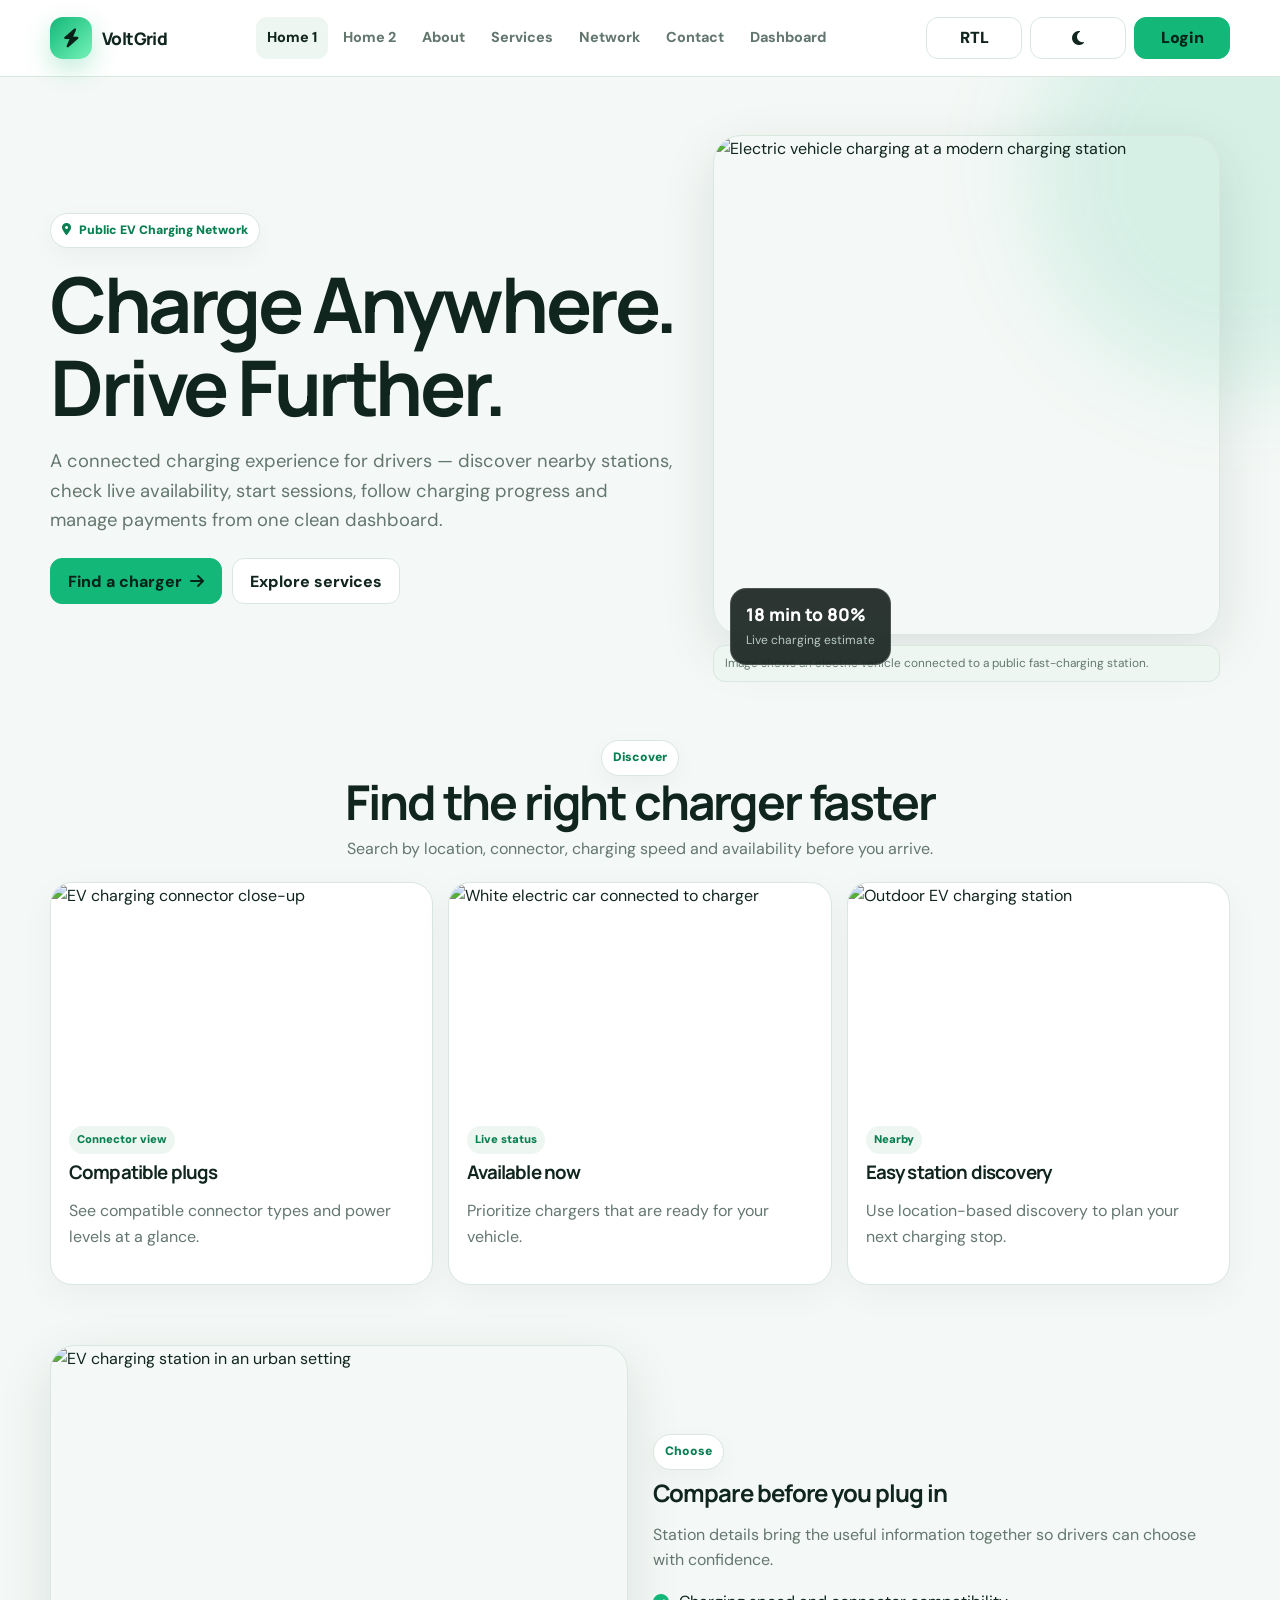
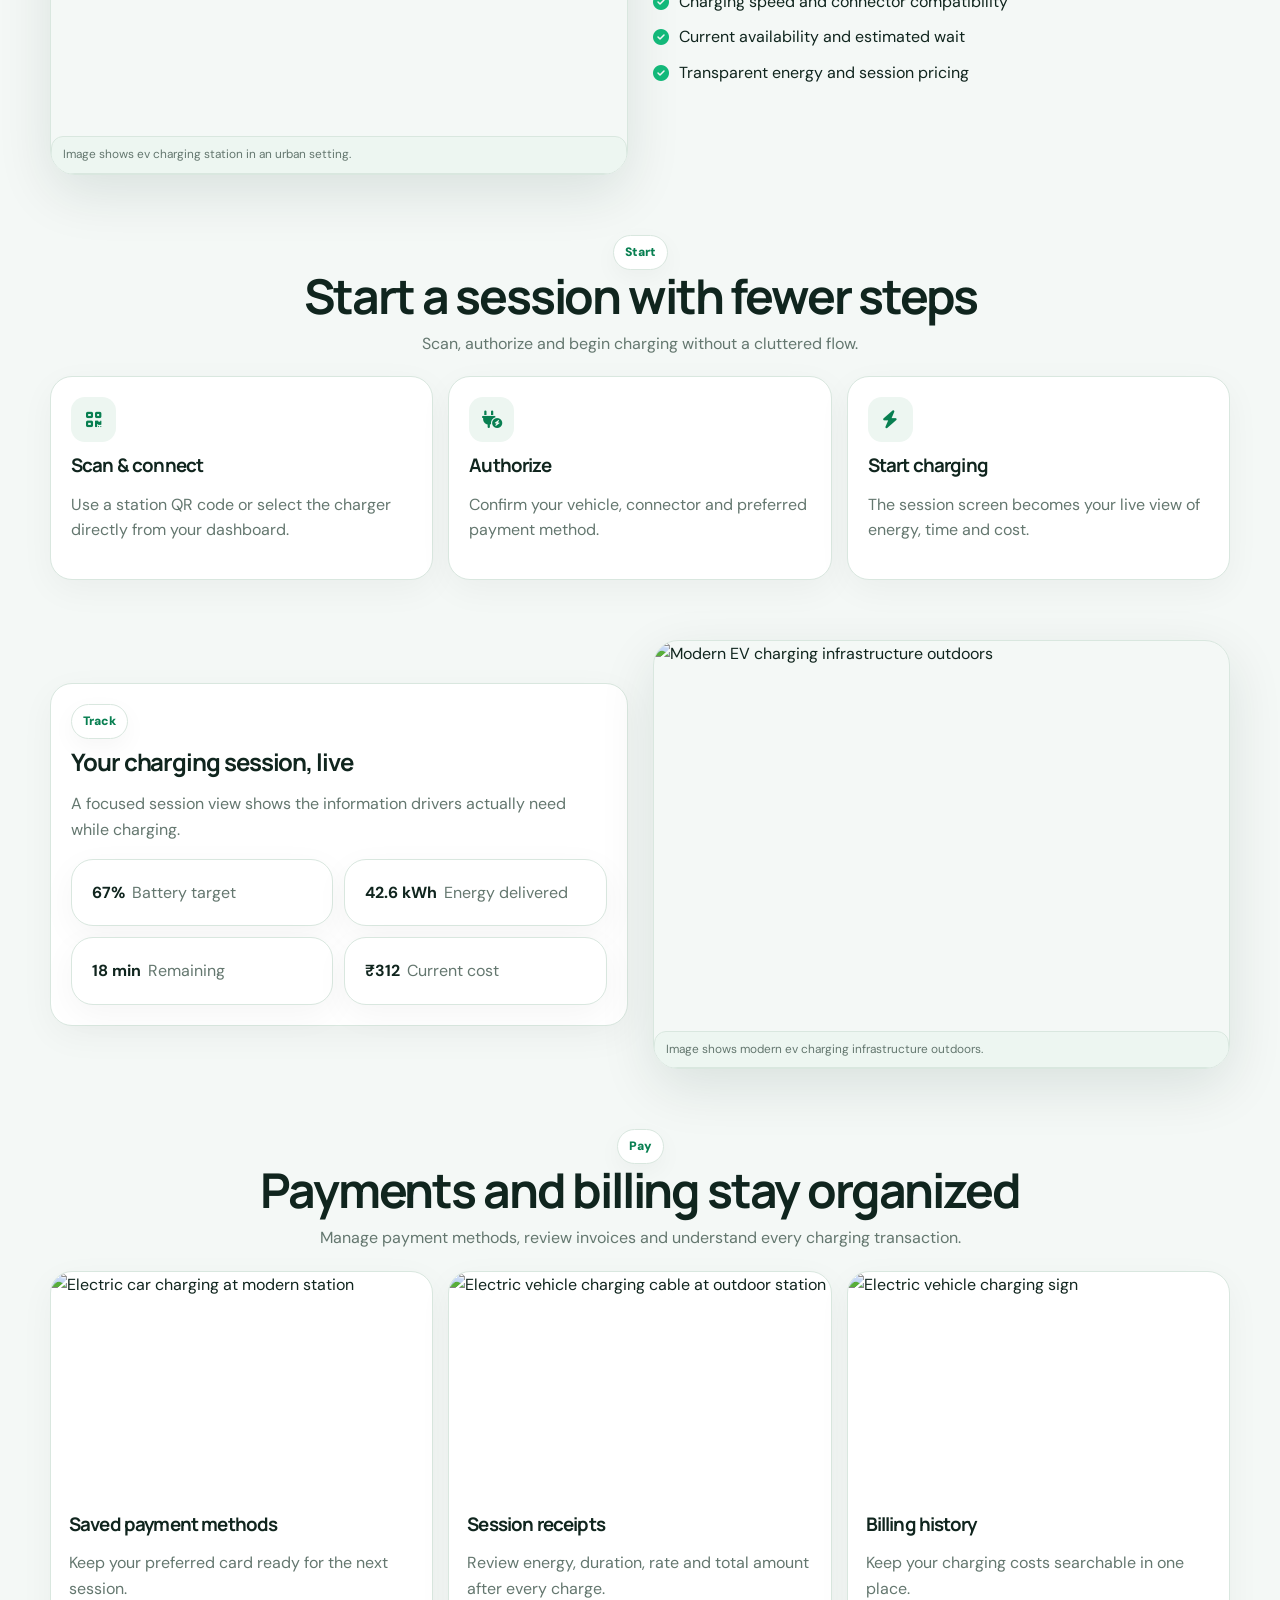
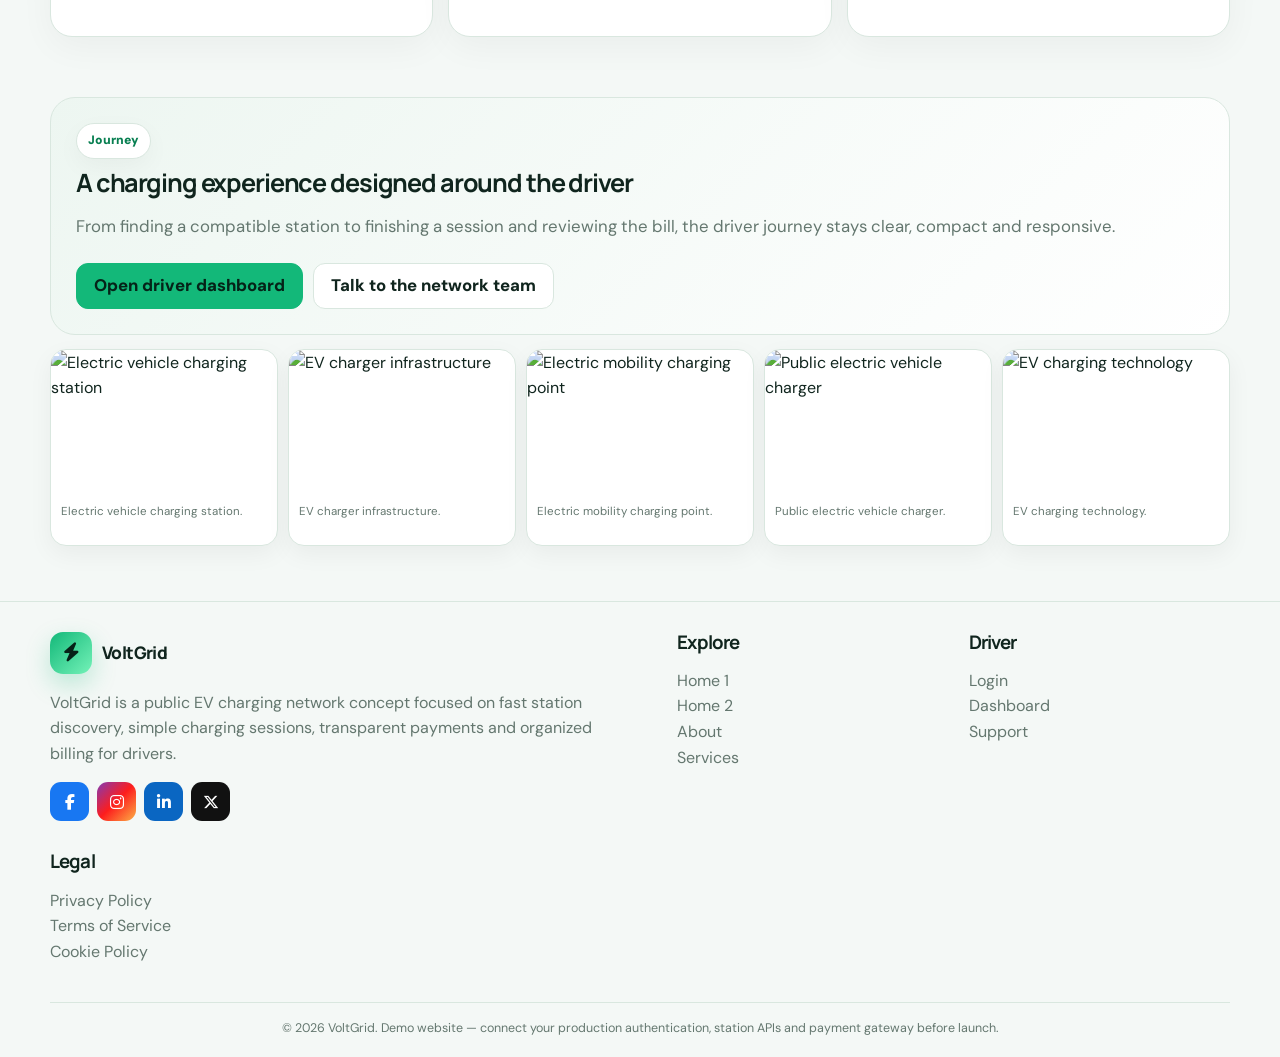
==== index.html @ 5201e362 "commit" ====
﻿<!DOCTYPE html>

<html dir="ltr" lang="en">

<head>
    <meta charset="utf-8" />
    <meta content="width=device-width,initial-scale=1,viewport-fit=cover" name="viewport" />
    <meta content="#08130f" name="theme-color" />
    <meta
        content="VoltGrid public EV charging network — discover nearby chargers, start and track charging sessions, manage payment methods and review billing."
        name="description" />
    <title>VoltGrid — Public EV Charging Network</title>
    <link href="https://fonts.googleapis.com" rel="preconnect" />
    <link crossorigin="" href="https://fonts.gstatic.com" rel="preconnect" />
    <link
        href="https://fonts.googleapis.com/css2?family=DM+Sans:wght@400;500;600;700;800&amp;family=Manrope:wght@600;700;800&amp;display=swap"
        rel="stylesheet" />
    <link href="https://cdnjs.cloudflare.com/ajax/libs/font-awesome/6.7.2/css/all.min.css" rel="stylesheet" />
    <link href="style.css" rel="stylesheet">
    <link
        href="data:image/svg+xml,%3Csvg xmlns='http://www.w3.org/2000/svg' viewBox='0 0 64 64'%3E%3Crect width='64' height='64' rx='16' fill='%2313b879'/%3E%3Cpath d='M35 8 17 36h13l-3 20 20-29H34z' fill='%23052118'/%3E%3C/svg%3E"
        rel="icon" />
    <script>
        (function () { const h = location.hash.replace(/^#/, ""); if (h.startsWith("dashboard")) { document.documentElement.classList.add("route-dashboard"); const v = h.split("/")[1] || "overview"; if (v) document.documentElement.classList.add("route-" + v) } })();
    </script>


</head>

<body>
    <header class="nav" id="siteNav">
        <div class="container nav-inner">
            <a class="brand" href="index.html"><span class="logo"><i
                        class="fa-solid fa-bolt"></i></span><span>VoltGrid</span></a>
            <nav aria-label="Main navigation" class="nav-links">
                <a href="index.html" class="active">Home 1</a><a href="home-2.html">Home 2</a><a href="about.html">About</a><a
                    href="services.html">Services</a><a href="network.html">Network</a><a
                    href="contact.html">Contact</a><a href="dashboard.html">Dashboard</a>
            </nav>
            <div class="nav-actions"><button aria-label="Toggle RTL" class="nav-control" id="rtlBtn"
                    type="button">RTL</button><button aria-label="Change theme" class="nav-control" id="themeBtn"
                    type="button"><i class="fa-solid fa-moon"></i></button><a class="nav-control login-nav"
                    href="login.html">Login</a><button aria-expanded="false" aria-label="Open menu" class="hamb"
                    id="hambBtn" type="button"><i class="fa-solid fa-bars"></i></button></div>
        </div>
        <div class="mobile-menu" id="mobileMenu">
            <a href="index.html" class="active">Home 1</a><a href="home-2.html">Home 2</a><a href="about.html">About</a><a
                href="services.html">Services</a><a href="network.html">Network</a><a href="contact.html">Contact</a><a
                href="dashboard.html">Dashboard</a><button class="nav-control" id="mobileRTL"
                type="button">RTL</button><button class="nav-control" id="mobileTheme" type="button"><i
                    class="fa-solid fa-moon"></i> Theme</button><a class="nav-control login-nav login-menu-btn"
                href="#login">Login</a>
        </div>
    </header>
    <main>
        <!-- HOME 1: six sections -->
        <section class="page active" id="home1">
            <section class="hero">
                <div class="glow"></div>
                <div class="container hero-grid">
                    <div class="hero-copy"><span class="eyebrow"><i class="fa-solid fa-location-dot"></i> Public EV
                            Charging Network</span>
                        <h1 class="two-line"><span>Charge Anywhere.</span><span>Drive Further.</span></h1>
                        <p class="lead">A connected charging experience for drivers — discover nearby stations, check
                            live availability, start sessions, follow charging progress and manage payments from one
                            clean dashboard.</p>
                        <div class="actions"><a class="btn primary" href="#login">Find a charger <i
                                    class="fa-solid fa-arrow-right"></i></a><a class="btn secondary"
                                href="#services">Explore services</a></div>
                    </div>
                    <div class="hero-art"><img alt="Electric vehicle charging at a modern charging station"
                            loading="lazy"
                            src="https://images.pexels.com/photos/34800677/pexels-photo-34800677.jpeg?auto=compress&amp;cs=tinysrgb&amp;w=3840" />
                        <div class="image-note">Image shows an electric vehicle connected to a public fast-charging
                            station.</div>
                        <div class="floating float"><strong>18 min to 80%</strong><span>Live charging estimate</span>
                        </div>
                    </div>
                </div>
            </section>
            <section class="section">
                <div class="container">
                    <div class="section-head"><span class="eyebrow">Discover</span>
                        <h2>Find the right charger faster</h2>
                        <p>Search by location, connector, charging speed and availability before you arrive.</p>
                    </div>
                    <div class="grid-3">
                        <article class="card media-card reveal"><img alt="EV charging connector close-up" loading="lazy"
                                src="https://images.pexels.com/photos/15158968/pexels-photo-15158968.jpeg?auto=compress&amp;cs=tinysrgb&amp;w=3840" />
                            <div class="media-copy"><span class="tag">Connector view</span>
                                <h3>Compatible plugs</h3>
                                <p class="muted">See compatible connector types and power levels at a glance.</p>
                            </div>
                        </article>
                        <article class="card media-card reveal"><img alt="White electric car connected to charger"
                                loading="lazy"
                                src="https://images.pexels.com/photos/17748317/pexels-photo-17748317.jpeg?auto=compress&amp;cs=tinysrgb&amp;w=3840" />
                            <div class="media-copy"><span class="tag">Live status</span>
                                <h3>Available now</h3>
                                <p class="muted">Prioritize chargers that are ready for your vehicle.</p>
                            </div>
                        </article>
                        <article class="card media-card reveal"><img alt="Outdoor EV charging station" loading="lazy"
                                src="https://images.pexels.com/photos/9800000/pexels-photo-9800000.jpeg?auto=compress&amp;cs=tinysrgb&amp;w=3840" />
                            <div class="media-copy"><span class="tag">Nearby</span>
                                <h3>Easy station discovery</h3>
                                <p class="muted">Use location-based discovery to plan your next charging stop.</p>
                            </div>
                        </article>
                    </div>
                </div>
            </section>
            <section class="section">
                <div class="container split">
                    <div class="img-box reveal"><img alt="EV charging station in an urban setting" loading="lazy"
                            src="https://images.pexels.com/photos/37576194/pexels-photo-37576194.jpeg?auto=compress&amp;cs=tinysrgb&amp;w=3840" />
                        <div class="image-note">Image shows ev charging station in an urban setting.</div>
                    </div>
                    <div class="reveal"><span class="eyebrow">Choose</span>
                        <h2 style="margin-top:10px">Compare before you plug in</h2>
                        <p class="muted">Station details bring the useful information together so drivers can choose
                            with confidence.</p>
                        <ul class="feature-list">
                            <li><i class="fa-solid fa-circle-check"></i><span>Charging speed and connector
                                    compatibility</span></li>
                            <li><i class="fa-solid fa-circle-check"></i><span>Current availability and estimated
                                    wait</span></li>
                            <li><i class="fa-solid fa-circle-check"></i><span>Transparent energy and session
                                    pricing</span></li>
                        </ul>
                    </div>
                </div>
            </section>
            <section class="section">
                <div class="container">
                    <div class="section-head"><span class="eyebrow">Start</span>
                        <h2>Start a session with fewer steps</h2>
                        <p>Scan, authorize and begin charging without a cluttered flow.</p>
                    </div>
                    <div class="grid-3">
                        <article class="card reveal">
                            <div class="icon-box"><i class="fa-solid fa-qrcode"></i></div>
                            <h3 style="margin-top:13px">Scan &amp; connect</h3>
                            <p class="muted">Use a station QR code or select the charger directly from your dashboard.
                            </p>
                        </article>
                        <article class="card reveal">
                            <div class="icon-box"><i class="fa-solid fa-plug-circle-bolt"></i></div>
                            <h3 style="margin-top:13px">Authorize</h3>
                            <p class="muted">Confirm your vehicle, connector and preferred payment method.</p>
                        </article>
                        <article class="card reveal">
                            <div class="icon-box"><i class="fa-solid fa-bolt"></i></div>
                            <h3 style="margin-top:13px">Start charging</h3>
                            <p class="muted">The session screen becomes your live view of energy, time and cost.</p>
                        </article>
                    </div>
                </div>
            </section>
            <section class="section">
                <div class="container split reverse">
                    <div class="img-box reveal"><img alt="Modern EV charging infrastructure outdoors" loading="lazy"
                            src="https://images.pexels.com/photos/33661090/pexels-photo-33661090.jpeg?auto=compress&amp;cs=tinysrgb&amp;w=3840" />
                        <div class="image-note">Image shows modern ev charging infrastructure outdoors.</div>
                    </div>
                    <div class="card reveal"><span class="eyebrow">Track</span>
                        <h2 style="margin-top:10px">Your charging session, live</h2>
                        <p class="muted">A focused session view shows the information drivers actually need while
                            charging.</p>
                        <div class="mini-grid" style="margin-top:15px">
                            <div class="card value-label"><strong>67%</strong><span class="muted">Battery target</span>
                            </div>
                            <div class="card value-label"><strong>42.6 kWh</strong><span class="muted">Energy
                                    delivered</span></div>
                            <div class="card value-label"><strong>18 min</strong><span class="muted">Remaining</span>
                            </div>
                            <div class="card value-label"><strong>₹312</strong><span class="muted">Current cost</span>
                            </div>
                        </div>
                    </div>
                </div>
            </section>
            <section class="section">
                <div class="container">
                    <div class="section-head"><span class="eyebrow">Pay</span>
                        <h2>Payments and billing stay organized</h2>
                        <p>Manage payment methods, review invoices and understand every charging transaction.</p>
                    </div>
                    <div class="grid-3">
                        <article class="card media-card reveal"><img alt="Electric car charging at modern station"
                                loading="lazy"
                                src="https://images.pexels.com/photos/33508503/pexels-photo-33508503.jpeg?auto=compress&amp;cs=tinysrgb&amp;w=3840" />
                            <div class="media-copy">
                                <h3>Saved payment methods</h3>
                                <p class="muted">Keep your preferred card ready for the next session.</p>
                            </div>
                        </article>
                        <article class="card media-card reveal"><img
                                alt="Electric vehicle charging cable at outdoor station" loading="lazy"
                                src="https://images.pexels.com/photos/9799999/pexels-photo-9799999.jpeg?auto=compress&amp;cs=tinysrgb&amp;w=3840" />
                            <div class="media-copy">
                                <h3>Session receipts</h3>
                                <p class="muted">Review energy, duration, rate and total amount after every charge.</p>
                            </div>
                        </article>
                        <article class="card media-card reveal"><img alt="Electric vehicle charging sign" loading="lazy"
                                src="https://images.pexels.com/photos/9799997/pexels-photo-9799997.jpeg?auto=compress&amp;cs=tinysrgb&amp;w=3840" />
                            <div class="media-copy">
                                <h3>Billing history</h3>
                                <p class="muted">Keep your charging costs searchable in one place.</p>
                            </div>
                        </article>
                    </div>
                </div>
            </section>
            <section class="section">
                <div class="container">
                    <div class="quote reveal"><span class="eyebrow">Journey</span>
                        <h2 style="margin-top:10px">A charging experience designed around the driver</h2>
                        <p class="muted">From finding a compatible station to finishing a session and reviewing the
                            bill, the driver journey stays clear, compact and responsive.</p>
                        <div class="actions"><a class="btn primary" href="#login">Open driver dashboard</a><a
                                class="btn secondary" href="#contact">Talk to the network team</a></div>
                    </div>
                    <div class="image-strip" style="margin-top:14px">
                        <figure class="gallery-item reveal"><img alt="Electric vehicle charging station"
                                class="gallery-img" loading="lazy"
                                src="https://images.pexels.com/photos/35736781/pexels-photo-35736781.jpeg?auto=compress&amp;cs=tinysrgb&amp;w=3840" />
                            <figcaption>Electric vehicle charging station.</figcaption>
                        </figure>
                        <figure class="gallery-item reveal"><img alt="EV charger infrastructure" class="gallery-img"
                                loading="lazy"
                                src="https://images.pexels.com/photos/35736778/pexels-photo-35736778.jpeg?auto=compress&amp;cs=tinysrgb&amp;w=3840" />
                            <figcaption>EV charger infrastructure.</figcaption>
                        </figure>
                        <figure class="gallery-item reveal"><img alt="Electric mobility charging point"
                                class="gallery-img" loading="lazy"
                                src="https://images.pexels.com/photos/35736774/pexels-photo-35736774.jpeg?auto=compress&amp;cs=tinysrgb&amp;w=3840" />
                            <figcaption>Electric mobility charging point.</figcaption>
                        </figure>
                        <figure class="gallery-item reveal"><img alt="Public electric vehicle charger"
                                class="gallery-img" loading="lazy"
                                src="https://images.pexels.com/photos/35736762/pexels-photo-35736762.jpeg?auto=compress&amp;cs=tinysrgb&amp;w=3840" />
                            <figcaption>Public electric vehicle charger.</figcaption>
                        </figure>
                        <figure class="gallery-item reveal"><img alt="EV charging technology" class="gallery-img"
                                loading="lazy"
                                src="https://images.pexels.com/photos/35741218/pexels-photo-35741218.jpeg?auto=compress&amp;cs=tinysrgb&amp;w=3840" />
                            <figcaption>EV charging technology.</figcaption>
                        </figure>
                    </div>
                </div>
            </section>
        </section>

        <!-- Content from home-2.html -->
        <div class="page" id="home2">
            <!-- 1. HERO SECTION -->
            <section class="hero">
                <div class="container hero-grid">
                    <div class="hero-copy">
                        <span class="eyebrow"><i class="fa-solid fa-route"></i> Smart mobility experience</span>
                        <h1 class="two-line"><span>Make Every Charge</span><span>Part of the Journey.</span></h1>
                        <p class="lead">A modern public charging interface built around station discovery, confident
                            charging, transparent pricing and a simple driver account.</p>
                        <div class="actions">
                            <a class="btn primary" href="#login">Open driver dashboard</a>
                            <a class="btn secondary" href="#contact">Get support</a>
                        </div>
                    </div>
                    <div class="hero-art">
                        <img alt="Electric car at a modern charging point" loading="lazy"
                            src="https://images.pexels.com/photos/33508504/pexels-photo-33508504.jpeg?auto=compress&amp;cs=tinysrgb&amp;w=3840" />
                        <div class="image-note">Image shows an electric vehicle using a modern public charging point.
                        </div>
                        <div class="floating float">
                            <strong>24 / 7 network</strong>
                            <span>Designed for everyday mobility</span>
                        </div>
                    </div>
                </div>
            </section>

            <!-- 2. LIVE NETWORK STATS (SPLIT REVERSE) -->
            <section class="section"
                style="background: var(--surface2); border-top: 1px solid var(--line); border-bottom: 1px solid var(--line);">
                <div class="container split reverse">
                    <div class="reveal">
                        <span class="eyebrow">Live network</span>
                        <h2 style="margin-top:10px">See what is happening before you arrive</h2>
                        <p class="muted">Availability, connector type and charging speed are surfaced without
                            overwhelming the driver. Always know what to expect.</p>
                        <div class="grid-2" style="margin-top:20px">
                            <article class="card" style="padding: 15px;">
                                <div class="metric">128</div><span class="muted" style="font-size:0.8rem">Stations
                                    nearby</span>
                            </article>
                            <article class="card" style="padding: 15px;">
                                <div class="metric">486</div><span class="muted" style="font-size:0.8rem">Available
                                    connectors</span>
                            </article>
                            <article class="card" style="padding: 15px;">
                                <div class="metric">150 kW</div><span class="muted" style="font-size:0.8rem">Fastest
                                    option</span>
                            </article>
                            <article class="card" style="padding: 15px;">
                                <div class="metric">4.8★</div><span class="muted" style="font-size:0.8rem">Average
                                    rating</span>
                            </article>
                        </div>
                    </div>
                    <div class="img-box reveal">
                        <img alt="Electric vehicle charging beside a roadway" loading="lazy"
                            src="https://images.pexels.com/photos/9799701/pexels-photo-9799701.jpeg?auto=compress&amp;cs=tinysrgb&amp;w=3840" />
                    </div>
                </div>
            </section>

            <!-- 3. SERVICES / ENERGY (GRID-3) -->
            <section class="section">
                <div class="container">
                    <div class="section-head">
                        <span class="eyebrow">Energy</span>
                        <h2>Make charging data easy to understand</h2>
                        <p>Clear visual summaries help drivers understand energy delivered, cost and time.</p>
                    </div>
                    <div class="grid-3">
                        <article class="card media-card reveal">
                            <img alt="EV charger and electric vehicle energy connection" loading="lazy"
                                src="https://images.pexels.com/photos/9799726/pexels-photo-9799726.jpeg?auto=compress&amp;cs=tinysrgb&amp;w=3840" />
                            <div class="media-copy">
                                <span class="tag">Energy</span>
                                <h3>kWh delivered</h3>
                                <p class="muted">Know exactly how much energy reached your vehicle.</p>
                            </div>
                        </article>
                        <article class="card media-card reveal">
                            <img alt="Electric vehicle charging infrastructure" loading="lazy"
                                src="https://images.pexels.com/photos/9799734/pexels-photo-9799734.jpeg?auto=compress&amp;cs=tinysrgb&amp;w=3840" />
                            <div class="media-copy">
                                <span class="tag">Speed</span>
                                <h3>Charging rate</h3>
                                <p class="muted">See whether your current session is delivering expected power.</p>
                            </div>
                        </article>
                        <article class="card media-card reveal">
                            <img alt="EV charging station technology" loading="lazy"
                                src="https://images.pexels.com/photos/9799757/pexels-photo-9799757.jpeg?auto=compress&amp;cs=tinysrgb&amp;w=3840" />
                            <div class="media-copy">
                                <span class="tag">Cost</span>
                                <h3>Spend tracking</h3>
                                <p class="muted">Keep the running cost visible throughout your session.</p>
                            </div>
                        </article>
                    </div>
                </div>
            </section>

            <!-- 4. APP CONFIDENCE / DASHBOARD (SPLIT) -->
            <section class="section" style="background: var(--surface2); padding: 50px 0;">
                <div class="container split">
                    <div class="img-box reveal" style="border: none; box-shadow: none; background: transparent;">
                        <img alt="Electric vehicle connected to charging equipment" loading="lazy"
                            src="https://images.pexels.com/photos/9800092/pexels-photo-9800092.jpeg?auto=compress&amp;cs=tinysrgb&amp;w=3840"
                            style="border-radius: 25px; box-shadow: var(--shadow); border: 1px solid var(--line);" />
                    </div>
                    <div class="reveal">
                        <span class="eyebrow">Account</span>
                        <h2 style="margin-top:10px">Everything you need after charging</h2>
                        <p class="muted" style="margin-bottom: 20px;">Manage your entire EV charging lifestyle directly
                            from your driver dashboard.</p>
                        <ul class="feature-list" style="display: flex; flex-direction: column; gap: 15px;">
                            <li>
                                <i class="fa-solid fa-file-invoice" style="font-size: 1.5rem; width: 30px;"></i>
                                <div>
                                    <strong>Charging history & receipts</strong>
                                    <p class="muted" style="font-size: 0.85rem; margin: 0;">Download automated PDF
                                        invoices for every session.</p>
                                </div>
                            </li>
                            <li>
                                <i class="fa-solid fa-credit-card" style="font-size: 1.5rem; width: 30px;"></i>
                                <div>
                                    <strong>Saved payment methods</strong>
                                    <p class="muted" style="font-size: 0.85rem; margin: 0;">Securely store cards and UPI
                                        for 1-click charging.</p>
                                </div>
                            </li>
                            <li>
                                <i class="fa-solid fa-bell" style="font-size: 1.5rem; width: 30px;"></i>
                                <div>
                                    <strong>Smart notifications</strong>
                                    <p class="muted" style="font-size: 0.85rem; margin: 0;">Get alerted when your car
                                        reaches its target charge.</p>
                                </div>
                            </li>
                        </ul>
                    </div>
                </div>
            </section>

            <!-- 5. JOURNEY PLANNING (GRID-3 HORIZONTAL) -->
            <section class="section">
                <div class="container">
                    <div class="section-head">
                        <span class="eyebrow">Confidence</span>
                        <h2>Designed for the moment you plug in</h2>
                        <p>Important information is prioritized so the active charging state remains calm and readable.
                        </p>
                    </div>
                    <div class="grid-3">
                        <article class="card emoji-card reveal">
                            <div class="emoji">⚡</div>
                            <div>
                                <h3>Charging confirmed</h3>
                                <p class="muted">Instant visual feedback tells you when energy flow has started.</p>
                            </div>
                        </article>
                        <article class="card emoji-card reveal">
                            <div class="emoji">🔋</div>
                            <div>
                                <h3>Battery progress</h3>
                                <p class="muted">Follow progress toward the target without digging through screens.</p>
                            </div>
                        </article>
                        <article class="card emoji-card reveal">
                            <div class="emoji">🧾</div>
                            <div>
                                <h3>Cost clarity</h3>
                                <p class="muted">Session charges remain visible before the final receipt.</p>
                            </div>
                        </article>
                    </div>
                </div>
            </section>

            <!-- 6. CTA / READY (GRID-2 + GALLERY) -->
            <section class="section" style="padding-bottom: 60px;">
                <div class="container">
                    <div class="grid-2">
                        <div class="card reveal"
                            style="display: flex; flex-direction: column; justify-content: center; background: linear-gradient(135deg, var(--brand), var(--brand2)); color: #fff; border: none; padding: 40px;">
                            <span class="eyebrow"
                                style="background: rgba(0,0,0,0.15); border: none; color: #fff; width: fit-content;">Ready</span>
                            <h2 style="margin-top:15px; color: #fff;">Your next charge is only a few taps away</h2>
                            <p style="opacity: 0.9; margin-bottom: 25px;">Use the driver dashboard to find a station,
                                start a session and review your latest billing activity.</p>
                            <a class="btn" href="#login"
                                style="background: #fff; color: #0b1b15; width: fit-content;">Login to continue</a>
                        </div>
                        <div class="img-box reveal" style="border: none;">
                            <img alt="Electric vehicle charging in a modern environment" loading="lazy"
                                src="https://images.pexels.com/photos/36742999/pexels-photo-36742999.jpeg?auto=compress&amp;cs=tinysrgb&amp;w=3840"
                                style="height: 100%; border-radius: var(--radius);" />
                        </div>
                    </div>
                </div>
            </section>
        </div>

        <!-- Content from about.html -->
        <section class="page" id="about">
            <section class="page-hero no-h1-buttons"
                style="background-image:url('https://images.pexels.com/photos/18678626/pexels-photo-18678626.jpeg?auto=compress&amp;cs=tinysrgb&amp;w=3840')">
                <div><span class="eyebrow">Our network</span>
                    <h1>Built Around Better Electric Mobility</h1>
                    <p class="lead">A driver-first public charging experience that connects discovery, charging,
                        payments and billing.</p>
                </div>
            </section>
            <section class="section">
                <div class="container">
                    <div class="stats">
                        <div class="stat reveal"><strong>24/7</strong><span>Driver access</span></div>
                        <div class="stat reveal"><strong>150 kW+</strong><span>Fast charging options</span></div>
                        <div class="stat reveal"><strong>4.8★</strong><span>Example station rating</span></div>
                        <div class="stat reveal"><strong>1 view</strong><span>Sessions + billing</span></div>
                    </div>
                </div>
            </section>
            <section class="section">
                <div class="container split">
                    <div class="img-box reveal"><img alt="Electric mobility charging infrastructure" loading="lazy"
                            src="https://images.pexels.com/photos/34800677/pexels-photo-34800677.jpeg?auto=compress&amp;cs=tinysrgb&amp;w=3840" />
                        <div class="image-note">Image shows electric mobility charging infrastructure.</div>
                    </div>
                    <div class="reveal"><span class="eyebrow">Purpose</span>
                        <h2 style="margin-top:10px">Make public charging feel simple</h2>
                        <p class="muted">The network concept puts the driver's most important tasks in a logical
                            sequence: locate a compatible charger, understand the station, begin charging, track
                            progress and finish with a clear bill.</p>
                    </div>
                </div>
            </section>
            <section class="section">
                <div class="container">
                    <div class="section-head"><span class="eyebrow">Principles</span>
                        <h2>Clarity at every charging step</h2>
                    </div>
                    <div class="grid-3">
                        <article class="card reveal">
                            <div class="icon-box"><i class="fa-solid fa-map-location-dot"></i></div>
                            <h3 style="margin-top:13px">Discover</h3>
                            <p class="muted">Make nearby charger availability easy to scan and compare.</p>
                        </article>
                        <article class="card reveal">
                            <div class="icon-box"><i class="fa-solid fa-bolt"></i></div>
                            <h3 style="margin-top:13px">Charge</h3>
                            <p class="muted">Keep active session progress and controls visible.</p>
                        </article>
                        <article class="card reveal">
                            <div class="icon-box"><i class="fa-solid fa-file-invoice-dollar"></i></div>
                            <h3 style="margin-top:13px">Settle</h3>
                            <p class="muted">Show payment and billing details without hidden surprises.</p>
                        </article>
                    </div>
                    <div class="image-strip" style="margin-top:14px">
                        <figure class="gallery-item reveal"><img alt="Electric vehicle charging cable"
                                class="gallery-img" loading="lazy"
                                src="https://images.pexels.com/photos/15158968/pexels-photo-15158968.jpeg?auto=compress&amp;cs=tinysrgb&amp;w=3840" />
                            <figcaption>Electric vehicle charging cable.</figcaption>
                        </figure>
                        <figure class="gallery-item reveal"><img alt="EV charging station close-up" class="gallery-img"
                                loading="lazy"
                                src="https://images.pexels.com/photos/17748317/pexels-photo-17748317.jpeg?auto=compress&amp;cs=tinysrgb&amp;w=3840" />
                            <figcaption>EV charging station close-up.</figcaption>
                        </figure>
                        <figure class="gallery-item reveal"><img alt="Electric mobility infrastructure"
                                class="gallery-img" loading="lazy"
                                src="https://images.pexels.com/photos/9800000/pexels-photo-9800000.jpeg?auto=compress&amp;cs=tinysrgb&amp;w=3840" />
                            <figcaption>Electric mobility infrastructure.</figcaption>
                        </figure>
                        <figure class="gallery-item reveal"><img alt="EV charging outdoors" class="gallery-img"
                                loading="lazy"
                                src="https://images.pexels.com/photos/37576194/pexels-photo-37576194.jpeg?auto=compress&amp;cs=tinysrgb&amp;w=3840" />
                            <figcaption>EV charging outdoors.</figcaption>
                        </figure>
                        <figure class="gallery-item reveal"><img alt="Electric vehicle charger" class="gallery-img"
                                loading="lazy"
                                src="https://images.pexels.com/photos/33661090/pexels-photo-33661090.jpeg?auto=compress&amp;cs=tinysrgb&amp;w=3840" />
                            <figcaption>Electric vehicle charger.</figcaption>
                        </figure>
                    </div>
                </div>
            </section>
            <section class="section">
                <div class="container split reverse">
                    <div class="img-box reveal"><img alt="EV charging technology and clean transportation"
                            loading="lazy"
                            src="https://images.pexels.com/photos/33508503/pexels-photo-33508503.jpeg?auto=compress&amp;cs=tinysrgb&amp;w=3840" />
                        <div class="image-note">Image shows ev charging technology and clean transportation.</div>
                    </div>
                    <div class="card reveal"><span class="eyebrow">Connected</span>
                        <h2 style="margin-top:10px">One driver account, one charging history</h2>
                        <p class="muted">A consistent account experience keeps vehicles, saved payment methods, sessions
                            and invoices connected, whether the driver is charging at a city hub or on a longer route.
                        </p>
                        <div class="actions"><span class="status">Vehicle profile</span><span class="status">Payment
                                wallet</span><span class="status">Session history</span></div>
                    </div>
                </div>
            </section>
            <section class="section">
                <div class="container">
                    <div class="timeline">
                        <div class="card timeline-row reveal">
                            <div class="timeline-year"><i class="fa-solid fa-location-dot"></i></div>
                            <div>
                                <h3>Discover the station</h3>
                                <p class="muted">Find a compatible charger using location and live station information.
                                </p>
                            </div>
                        </div>
                        <div class="card timeline-row reveal">
                            <div class="timeline-year"><i class="fa-solid fa-bolt"></i></div>
                            <div>
                                <h3>Start the session</h3>
                                <p class="muted">Authorize the connector and begin charging from the driver dashboard.
                                </p>
                            </div>
                        </div>
                        <div class="card timeline-row reveal">
                            <div class="timeline-year"><i class="fa-solid fa-chart-line"></i></div>
                            <div>
                                <h3>Track and finish</h3>
                                <p class="muted">Monitor energy and cost, stop charging, then review the completed bill.
                                </p>
                            </div>
                        </div>
                    </div>
                </div>
            </section>
        </section>

        <!-- Content from services.html -->
        <section class="page services-page" id="services">
            <section class="page-hero no-h1-buttons"
                style="background-image:url('https://images.pexels.com/photos/21832812/pexels-photo-21832812.jpeg?auto=compress&amp;cs=tinysrgb&amp;w=3840')">
                <div><span class="eyebrow">Charging services</span>
                    <h1>Charging Built Around Your Journey</h1>
                    <p class="lead">A focused set of driver services for station discovery, live charging, payments and
                        billing.</p>
                </div>
            </section>
            <section class="section">
                <div class="container">
                    <div class="grid-3">
                        <article class="card media-card reveal"><img alt="Public EV charging station" loading="lazy"
                                src="https://images.pexels.com/photos/23939539/pexels-photo-23939539.jpeg?auto=compress&amp;cs=tinysrgb&amp;w=3840" />
                            <div class="media-copy"><span class="tag">Locator</span>
                                <h3>Station locator</h3>
                                <p class="muted">Locate nearby stations and inspect availability, connector type, speed
                                    and pricing.</p>
                            </div>
                        </article>
                        <article class="card media-card reveal"><img alt="Electric vehicle at charger" loading="lazy"
                                src="https://images.pexels.com/photos/24376862/pexels-photo-24376862.jpeg?auto=compress&amp;cs=tinysrgb&amp;w=3840" />
                            <div class="media-copy"><span class="tag">Sessions</span>
                                <h3>Session control</h3>
                                <p class="muted">Start, track and finish charging with live energy, time and cost
                                    indicators.</p>
                            </div>
                        </article>
                        <article class="card media-card reveal"><img alt="EV charging equipment close-up" loading="lazy"
                                src="https://images.pexels.com/photos/29074374/pexels-photo-29074374.jpeg?auto=compress&amp;cs=tinysrgb&amp;w=3840" />
                            <div class="media-copy"><span class="tag">Payments</span>
                                <h3>Payment methods</h3>
                                <p class="muted">Save a preferred card and keep charging payments ready for the next
                                    trip.</p>
                            </div>
                        </article>
                    </div>
                </div>
            </section>
            <section class="section">
                <div class="container split">
                    <div class="reveal"><span class="eyebrow">History</span>
                        <h2 style="margin-top:10px">Charging history that tells the full story</h2>
                        <p class="muted">Review previous stations, dates, energy delivered, duration and final amounts
                            from a single account.</p>
                        <div class="card" style="margin-top:15px">
                            <div class="kpi"><strong>Last session</strong><span>Today · 08:42</span></div>
                            <p class="muted">Central Mobility Hub · 38.4 kWh · ₹286</p>
                        </div>
                    </div>
                    <div class="img-box reveal"><img alt="Electric car connected to charging point" loading="lazy"
                            src="https://images.pexels.com/photos/29163104/pexels-photo-29163104.jpeg?auto=compress&amp;cs=tinysrgb&amp;w=3840" />
                        <div class="image-note">Image shows electric car connected to charging point.</div>
                    </div>
                </div>
            </section>
            <section class="section">
                <div class="container">
                    <div class="section-head"><span class="eyebrow">Driver care</span>
                        <h2>Helpful details without information overload</h2>
                        <p>Each service keeps its primary action obvious and supporting information close by.</p>
                    </div>
                    <div class="grid-3">
                        <article class="card emoji-card reveal">
                            <div class="emoji">📍</div>
                            <div>
                                <h3>Location first</h3>
                                <p class="muted">See useful nearby charging options when you need them.</p>
                            </div>
                        </article>
                        <article class="card emoji-card reveal">
                            <div class="emoji">🔌</div>
                            <div>
                                <h3>Compatibility</h3>
                                <p class="muted">Check connector and charging speed before starting.</p>
                            </div>
                        </article>
                        <article class="card emoji-card reveal">
                            <div class="emoji">💳</div>
                            <div>
                                <h3>Secure payment flow</h3>
                                <p class="muted">Keep saved methods and completed bills organized.</p>
                            </div>
                        </article>
                    </div>
                </div>
            </section>
            <section class="section">
                <div class="container">
                    <div class="grid-2">
                        <div class="img-box reveal"><img alt="Modern EV charging infrastructure" loading="lazy"
                                src="https://images.pexels.com/photos/31670395/pexels-photo-31670395.jpeg?auto=compress&amp;cs=tinysrgb&amp;w=3840" />
                            <div class="image-note">Image shows modern ev charging infrastructure.</div>
                        </div>
                        <div class="card reveal"><span class="eyebrow">Service flow</span>
                            <h2 style="margin-top:10px">From charger search to final invoice</h2>
                            <ul class="feature-list">
                                <li><i class="fa-solid fa-check"></i><span>Discover a nearby compatible charger</span>
                                </li>
                                <li><i class="fa-solid fa-check"></i><span>Review availability and pricing</span></li>
                                <li><i class="fa-solid fa-check"></i><span>Start and monitor the charging session</span>
                                </li>
                                <li><i class="fa-solid fa-check"></i><span>Stop, pay and review your billing
                                        history</span></li>
                            </ul>
                        </div>
                    </div>
                    <div class="image-strip services-gallery" style="margin-top:14px">
                        <figure class="gallery-item reveal"><img alt="Electric vehicle at charging station"
                                class="gallery-img" loading="lazy"
                                src="https://images.pexels.com/photos/11968811/pexels-photo-11968811.jpeg?auto=compress&amp;cs=tinysrgb&amp;w=3840" />
                            <figcaption>Electric vehicle at charging station.</figcaption>
                        </figure>
                        <figure class="gallery-item reveal"><img alt="EV charging equipment" class="gallery-img"
                                loading="lazy"
                                src="https://images.pexels.com/photos/13453637/pexels-photo-13453637.jpeg?auto=compress&amp;cs=tinysrgb&amp;w=3840" />
                            <figcaption>EV charging equipment.</figcaption>
                        </figure>
                        <figure class="gallery-item reveal"><img alt="Electric car charging outdoors"
                                class="gallery-img" loading="lazy"
                                src="https://images.pexels.com/photos/33508506/pexels-photo-33508506.jpeg?auto=compress&amp;cs=tinysrgb&amp;w=3840" />
                            <figcaption>Electric car charging outdoors.</figcaption>
                        </figure>
                        <figure class="gallery-item reveal"><img alt="Public EV charging point" class="gallery-img"
                                loading="lazy"
                                src="https://images.pexels.com/photos/33508514/pexels-photo-33508514.jpeg?auto=compress&amp;cs=tinysrgb&amp;w=3840" />
                            <figcaption>Public EV charging point.</figcaption>
                        </figure>
                        <figure class="gallery-item reveal"><img alt="Modern electric mobility charger"
                                class="gallery-img" loading="lazy"
                                src="https://images.pexels.com/photos/33508519/pexels-photo-33508519.jpeg?auto=compress&amp;cs=tinysrgb&amp;w=3840" />
                            <figcaption>Modern electric mobility charger.</figcaption>
                        </figure>
                        <figure class="gallery-item reveal"><img alt="EV charging infrastructure" class="gallery-img"
                                loading="lazy"
                                src="https://images.unsplash.com/photo-1593941707882-a5bba14938c7?auto=format&amp;fit=crop&amp;w=3840&amp;q=90" />
                            <figcaption>EV charging infrastructure.</figcaption>
                        </figure>
                    </div>
                </div>
            </section>
        </section>

        <!-- Content from network.html -->
        <section class="page" id="network">
            <section class="page-hero no-h1-buttons"
                style="background-image:url('https://images.pexels.com/photos/37576184/pexels-photo-37576184.jpeg?auto=compress&amp;cs=tinysrgb&amp;w=3840')">
                <div><span class="eyebrow">Public charging network</span>
                    <h1>Find Chargers That Fit Your Journey</h1>
                    <p class="lead">Explore public charging locations, connector types, charging speeds, pricing and
                        driver-focused station details before you plug in.</p>
                </div>
            </section>
            <section class="section">
                <div class="container">
                    <div class="section-head"><span class="eyebrow">Station discovery</span>
                        <h2>See useful station information at a glance</h2>
                        <p>Every station card is designed to answer the questions a driver has before arriving.</p>
                    </div>
                    <div class="grid-3">
                        <article class="card media-card reveal"><img
                                alt="Outdoor electric vehicle charging station hardware" loading="lazy"
                                src="https://images.pexels.com/photos/33083244/pexels-photo-33083244.jpeg?auto=compress&amp;cs=tinysrgb&amp;w=3840" />
                            <div class="media-copy"><span class="tag">Hardware</span>
                                <h3>Connector details</h3>
                                <p class="muted">Identify charging hardware and connector compatibility before starting
                                    a session.</p>
                            </div>
                        </article>
                        <article class="card media-card reveal"><img
                                alt="Modern electric vehicle charging station outdoors" loading="lazy"
                                src="https://images.pexels.com/photos/31813752/pexels-photo-31813752.jpeg?auto=compress&amp;cs=tinysrgb&amp;w=3840" />
                            <div class="media-copy"><span class="tag">Availability</span>
                                <h3>Open charging bays</h3>
                                <p class="muted">Check available bays and charging capacity so you can choose a
                                    practical stop.</p>
                            </div>
                        </article>
                        <article class="card media-card reveal"><img
                                alt="Electric vehicle charging station outside a destination" loading="lazy"
                                src="https://images.pexels.com/photos/31538378/pexels-photo-31538378.jpeg?auto=compress&amp;cs=tinysrgb&amp;w=3840" />
                            <div class="media-copy"><span class="tag">Destination</span>
                                <h3>Charging where you go</h3>
                                <p class="muted">Find public chargers near shopping, travel and everyday destinations.
                                </p>
                            </div>
                        </article>
                    </div>
                </div>
            </section>
            <section class="section">
                <div class="container split">
                    <div class="img-box reveal"><img alt="Electric car actively charging at a station" loading="lazy"
                            src="https://images.pexels.com/photos/36339137/pexels-photo-36339137.jpeg?auto=compress&amp;cs=tinysrgb&amp;w=3840" />
                        <div class="image-note">Image shows an electric car connected to a public charger, representing
                            an active charging session.</div>
                    </div>
                    <div class="reveal"><span class="eyebrow">Power choices</span>
                        <h2 style="margin-top:10px">Compare charging speed before you connect</h2>
                        <p class="muted">Drivers can distinguish standard, fast and high-power charging options and
                            select the station that matches their route and time available.</p>
                        <ul class="feature-list">
                            <li><i class="fa-solid fa-circle-check"></i><span>Connector and vehicle compatibility</span>
                            </li>
                            <li><i class="fa-solid fa-circle-check"></i><span>Power level and estimated charging
                                    time</span></li>
                            <li><i class="fa-solid fa-circle-check"></i><span>Station availability and pricing
                                    context</span></li>
                        </ul>
                    </div>
                </div>
            </section>
            <section class="section">
                <div class="container">
                    <div class="section-head"><span class="eyebrow">Connected experience</span>
                        <h2>From map discovery to charging status</h2>
                        <p>The network experience keeps station discovery and live session information connected.</p>
                    </div>
                    <div class="grid-3">
                        <article class="card emoji-card reveal">
                            <div class="emoji">📍</div>
                            <div>
                                <h3>Nearby first</h3>
                                <p class="muted">Location-led discovery surfaces practical charging options around the
                                    driver's route.</p>
                            </div>
                        </article>
                        <article class="card emoji-card reveal">
                            <div class="emoji">⚡</div>
                            <div>
                                <h3>Power visible</h3>
                                <p class="muted">Charging speed and connector information stay visible before the
                                    session begins.</p>
                            </div>
                        </article>
                        <article class="card emoji-card reveal">
                            <div class="emoji">🔋</div>
                            <div>
                                <h3>Progress clear</h3>
                                <p class="muted">The dashboard keeps energy, battery progress, remaining time and cost
                                    easy to read.</p>
                            </div>
                        </article>
                    </div>
                </div>
            </section>
            <section class="section">
                <div class="container">
                    <div class="grid-2">
                        <article class="card reveal"><span class="eyebrow">Network coverage</span>
                            <h2 style="margin-top:10px">A public charging layer for everyday mobility</h2>
                            <p class="muted">The concept connects stations across urban areas, travel corridors and
                                destination locations while keeping the driver journey consistent.</p>
                            <div class="stats" style="margin-top:15px">
                                <div class="stat"><strong>24/7</strong><span>Access</span></div>
                                <div class="stat"><strong>150 kW+</strong><span>Fast options</span></div>
                            </div>
                        </article>
                        <div class="img-box reveal"><img alt="Modern public electric vehicle charging station outdoors"
                                loading="lazy"
                                src="https://images.pexels.com/photos/31943852/pexels-photo-31943852.jpeg?auto=compress&amp;cs=tinysrgb&amp;w=3840" />
                            <div class="image-note">Image shows a modern outdoor public charging installation built for
                                electric mobility.</div>
                        </div>
                    </div>
                </div>
            </section>
            <section class="section">
                <div class="container">
                    <div class="section-head"><span class="eyebrow">Network visuals</span>
                        <h2>Real charging infrastructure, clearly explained</h2>
                        <p>Each visual is paired with a short description so visitors understand what the image
                            represents.</p>
                    </div>
                    <div class="image-strip">
                        <figure class="gallery-item reveal"><img alt="EV charging station digital display"
                                class="gallery-img" loading="lazy"
                                src="https://images.pexels.com/photos/34800671/pexels-photo-34800671.jpeg?auto=compress&amp;cs=tinysrgb&amp;w=3840" />
                            <figcaption>Charging display showing session and energy information.</figcaption>
                        </figure>
                        <figure class="gallery-item reveal"><img alt="EV charging station sign in greenery"
                                class="gallery-img" loading="lazy"
                                src="https://images.pexels.com/photos/9800007/pexels-photo-9800007.jpeg?auto=compress&amp;cs=tinysrgb&amp;w=3840" />
                            <figcaption>EV charging signage marking a public charging location.</figcaption>
                        </figure>
                        <figure class="gallery-item reveal"><img alt="Hand connecting an EV charging cable"
                                class="gallery-img" loading="lazy"
                                src="https://images.pexels.com/photos/34800931/pexels-photo-34800931.jpeg?auto=compress&amp;cs=tinysrgb&amp;w=3840" />
                            <figcaption>Driver connecting a charging cable to an electric vehicle.</figcaption>
                        </figure>
                        <figure class="gallery-item reveal"><img alt="EV charging station at night" class="gallery-img"
                                loading="lazy"
                                src="https://images.pexels.com/photos/5864153/pexels-photo-5864153.jpeg?auto=compress&amp;cs=tinysrgb&amp;w=3840" />
                            <figcaption>Public EV charging infrastructure operating after dark.</figcaption>
                        </figure>
                        <figure class="gallery-item reveal"><img alt="Electric vehicle charging connector close-up"
                                class="gallery-img" loading="lazy"
                                src="https://images.pexels.com/photos/37576219/pexels-photo-37576219.jpeg?auto=compress&amp;cs=tinysrgb&amp;w=3840" />
                            <figcaption>Close-up of the charging connector and vehicle charge port.</figcaption>
                        </figure>
                    </div>
                </div>
            </section>
        </section>

        <!-- Content from contact.html -->
        <section class="page" id="contact">
            <section class="page-hero no-h1-buttons"
                style="background-image:url('https://images.pexels.com/photos/35736783/pexels-photo-35736783.jpeg?auto=compress&amp;cs=tinysrgb&amp;w=3840')">
                <div><span class="eyebrow">Contact &amp; support</span>
                    <h1>We're Here When You Need a Charge</h1>
                    <p class="lead">Questions about stations, charging sessions, payments or driver access? Contact the
                        network team.</p>
                </div>
            </section>
            <section class="section">
                <div class="container contact-grid">
                    <div class="contact-list">
                        <div class="contact-item reveal">
                            <div class="icon-box">📧</div>
                            <div><strong>Email support</strong>
                                <div class="muted">support@voltgrid.example</div>
                            </div>
                        </div>
                        <div class="contact-item reveal">
                            <div class="icon-box">📞</div>
                            <div><strong>Phone</strong>
                                <div class="muted">+91 40 4567 8900</div>
                            </div>
                        </div>
                        <div class="contact-item reveal">
                            <div class="icon-box">📍</div>
                            <div><strong>Network office</strong>
                                <div class="muted">Hyderabad, Telangana, India</div>
                            </div>
                        </div>
                        <div class="contact-item reveal">
                            <div class="icon-box">⚡</div>
                            <div><strong>Driver support</strong>
                                <div class="muted">Available for station, session and billing questions.</div>
                            </div>
                        </div>
                    </div>
                    <div class="card form-card reveal">
                        <div class="section-head" style="margin-bottom:15px"><span class="eyebrow">Send a message</span>
                            <h2>Contact the charging team</h2>
                        </div>
                        <form id="contactForm">
                            <div class="form-grid">
                                <div class="field"><label>Name</label><input placeholder="Your name" required="" />
                                </div>
                                <div class="field"><label>Email</label><input placeholder="you@example.com" required=""
                                        type="email" /></div>
                                <div class="field"><label>Topic</label><select>
                                        <option>Station availability</option>
                                        <option>Charging session</option>
                                        <option>Payment / billing</option>
                                        <option>Driver login</option>
                                        <option>Other</option>
                                    </select></div>
                                <div class="field"><label>Phone</label><input placeholder="Optional" /></div>
                                <div class="field full"><label>Message</label><textarea
                                        placeholder="Tell us how we can help..." required=""></textarea></div>
                            </div><button class="btn primary" style="width:100%;margin-top:13px" type="submit">Send
                                message <i class="fa-solid fa-paper-plane"></i></button>
                            <p class="status hide" id="formMsg" style="margin-top:12px">Message captured in this demo.
                            </p>
                        </form>
                    </div>
                </div>
            </section>
            <section class="section">
                <div class="container"><iframe class="map reveal" loading="lazy"
                        src="https://www.openstreetmap.org/export/embed.html?bbox=78.3600%2C17.3400%2C78.5600%2C17.5200&amp;layer=mapnik&amp;marker=17.4400%2C78.4600"
                        title="Hyderabad map"></iframe></div>
            </section>
        </section>

        <!-- DRIVER DASHBOARD: specifically matching client requirement -->
        <section class="page" id="dashboard">
            <div class="dashboard-shell">
                <div class="dash-mobilebar">
                    <button aria-expanded="false" aria-label="Open dashboard menu" class="dash-hamb" id="dashHamb"
                        type="button"><i class="fa-solid fa-bars"></i></button>
                    <div class="dash-mobile-title"><span class="eyebrow">Driver
                            dashboard</span><strong>VoltGrid</strong></div>
                    <a aria-label="Open profile" class="dash-avatar" href="#dashboard/profile">A</a>
                </div>
                <div class="dashboard-layout">
                    <aside class="dash-sidebar" id="dashSidebar">
                        <div class="dash-side-brand">
                            <span class="logo"><i class="fa-solid fa-bolt"></i></span>
                            <div><strong>VoltGrid</strong><small>Driver Portal</small></div>
                        </div>
                        <nav aria-label="Driver dashboard" class="dash-side-nav">
                            <a data-dash-view="overview" href="#dashboard"><i
                                    class="fa-solid fa-grid-2"></i><span>Overview</span></a>
                            <a data-dash-view="chargers" href="#dashboard/chargers"><i
                                    class="fa-solid fa-location-dot"></i><span>Find Chargers</span></a>
                            <a data-dash-view="session" href="#dashboard/session"><i
                                    class="fa-solid fa-bolt"></i><span>Live Session</span></a>
                            <a data-dash-view="history" href="#dashboard/history"><i
                                    class="fa-solid fa-clock-rotate-left"></i><span>Charging History</span></a>
                            <a data-dash-view="payments" href="#dashboard/payments"><i
                                    class="fa-brands fa-cc-visa"></i><span>Payment Methods</span></a>
                            <a data-dash-view="billing" href="#dashboard/billing"><i
                                    class="fa-solid fa-file-invoice-dollar"></i><span>Billing</span></a>
                            <a data-dash-view="profile" href="#dashboard/profile"><i
                                    class="fa-solid fa-car"></i><span>Vehicle &amp; Profile</span></a>
                        </nav>
                        <div class="dash-side-tools">
                            <button id="dashThemeBtn" type="button"><i
                                    class="fa-solid fa-moon"></i><span>Theme</span></button>
                            <button id="dashRTLBtn" type="button"><i
                                    class="fa-solid fa-right-left"></i><span>RTL</span></button>
                            <button class="logout" id="dashLogout" type="button"><i
                                    class="fa-solid fa-arrow-right-from-bracket"></i><span>Logout</span></button>
                        </div>
                    </aside>
                    <div class="dash-overlay" id="dashOverlay"></div>
                    <main class="dashboard-content">
                        <div class="dash-page active" data-dash-page="overview">
                            <div class="dash-top improved">
                                <div>
                                    <span class="eyebrow"><i class="fa-solid fa-sparkles"></i> Driver dashboard</span>
                                    <h1>Welcome back, Arjun</h1>
                                    <p class="muted">Find a nearby charger, manage an active session, review your
                                        charging history, and keep payments and billing in one place.</p>
                                </div>
                                <div class="dash-actions"><a class="btn secondary" href="#contact"><i
                                            class="fa-regular fa-circle-question"></i> Support</a></div>
                            </div>
                            <div class="dash-grid">
                                <article class="card dash-stat">
                                    <div class="icon-box"><i class="fa-solid fa-location-dot"></i></div><span
                                        class="muted">Nearby stations</span>
                                    <div class="metric">18</div><span class="status">Within 5 km</span>
                                </article>
                                <article class="card dash-stat">
                                    <div class="icon-box"><i class="fa-solid fa-bolt"></i></div><span
                                        class="muted">Active session</span>
                                    <div class="metric">67%</div><span class="status">Charging now</span>
                                </article>
                                <article class="card dash-stat">
                                    <div class="icon-box"><i class="fa-solid fa-battery-three-quarters"></i></div><span
                                        class="muted">Energy this month</span>
                                    <div class="metric">214 kWh</div><span class="status">+12%</span>
                                </article>
                                <article class="card dash-stat">
                                    <div class="icon-box"><i class="fa-solid fa-wallet"></i></div><span
                                        class="muted">Current balance</span>
                                    <div class="metric">₹1,840</div><span class="status">Available</span>
                                </article>
                            </div>
                            <div class="dashboard-feature-grid">
                                <article class="card quick-map-card">
                                    <div class="kpi">
                                        <div><span class="eyebrow">Station discovery</span>
                                            <h2>Find your next charger</h2>
                                        </div><a class="btn primary" href="#dashboard/chargers">Explore stations</a>
                                    </div>
                                    <div class="map-preview">
                                        <div class="map-grid"></div><span class="map-pin p1"><i
                                                class="fa-solid fa-bolt"></i></span><span class="map-pin p2"><i
                                                class="fa-solid fa-bolt"></i></span><span class="map-pin p3"><i
                                                class="fa-solid fa-bolt"></i></span>
                                        <div class="map-label"><strong>18 stations nearby</strong><small>Live
                                                availability &amp; connector types</small></div>
                                    </div>
                                </article>
                                <article class="card session-preview">
                                    <span class="eyebrow">Live charging session</span>
                                    <h2>Central Mobility Hub</h2>
                                    <p class="muted">CCS2 · Bay 04 · Started 10:18 AM</p>
                                    <div class="progress"><span></span></div>
                                    <div class="kpi"><strong>67%</strong><span>Target 80%</span></div>
                                    <div class="session-grid">
                                        <div class="value-label"><strong>42.6 kWh</strong><span>Energy</span></div>
                                        <div class="value-label"><strong>18 min</strong><span>Remaining</span></div>
                                        <div class="value-label"><strong>₹312</strong><span>Current cost</span></div>
                                    </div><a class="btn secondary full-btn" href="#dashboard/session">Open live
                                        session</a>
                                </article>
                            </div>
                            <div class="grid-3 dash-lower-grid">
                                <a class="card dash-action-card" href="#dashboard/history"><i
                                        class="fa-solid fa-clock-rotate-left"></i><strong>Review
                                        history</strong><span>See every completed charging session.</span></a>
                                <a class="card dash-action-card" href="#dashboard/payments"><i
                                        class="fa-solid fa-credit-card"></i><strong>Manage payments</strong><span>Update
                                        your saved payment methods.</span></a>
                                <a class="card dash-action-card" href="#dashboard/billing"><i
                                        class="fa-solid fa-file-invoice"></i><strong>Review billing</strong><span>Open
                                        invoices and monthly charging spend.</span></a>
                            </div>
                        </div>
                        <div class="dash-page" data-dash-page="chargers">
                            <div class="dash-page-head">
                                <div><span class="eyebrow">Station discovery</span>
                                    <h1>Find Chargers</h1>
                                    <p class="muted">Locate public charging stations, compare connectors, charging
                                        speeds, availability and pricing before you arrive.</p>
                                </div><button class="btn primary" onclick="alert('Demo: map view opened')"
                                    type="button"><i class="fa-solid fa-map"></i> Map view</button>
                            </div>
                            <div class="filter-row"><button class="filter active">Nearby</button><button
                                    class="filter">DC Fast</button><button class="filter">CCS2</button><button
                                    class="filter">Available now</button></div>
                            <div class="station-grid">
                                <article class="card station-card"><img
                                        alt="Modern EV charging station with digital charger display" loading="lazy"
                                        src="https://images.pexels.com/photos/34800670/pexels-photo-34800670.jpeg?auto=compress&amp;cs=tinysrgb&amp;w=3840" />
                                    <div class="station-card-body"><span class="status">8 bays available</span>
                                        <h3>Central Mobility Hub</h3>
                                        <p class="muted">0.8 km · DC fast · CCS2 · up to 180 kW</p>
                                        <div class="station-meta"><strong>₹14/kWh</strong><span>Open 24/7</span></div>
                                        <button class="btn primary full-btn"
                                            onclick="startDemo('Central Mobility Hub')">Start charging</button>
                                    </div>
                                </article>
                                <article class="card station-card"><img
                                        alt="Public EV charging point for electric mobility" loading="lazy"
                                        src="https://images.pexels.com/photos/34800675/pexels-photo-34800675.jpeg?auto=compress&amp;cs=tinysrgb&amp;w=3840" />
                                    <div class="station-card-body"><span class="status">5 bays available</span>
                                        <h3>Metro Green Charge</h3>
                                        <p class="muted">1.6 km · CCS2 · AC + DC · up to 120 kW</p>
                                        <div class="station-meta"><strong>₹12/kWh</strong><span>Open 24/7</span></div>
                                        <button class="btn primary full-btn"
                                            onclick="startDemo('Metro Green Charge')">Start charging</button>
                                    </div>
                                </article>
                                <article class="card station-card"><img
                                        alt="Outdoor electric vehicle charging point near a destination" loading="lazy"
                                        src="https://images.pexels.com/photos/9800009/pexels-photo-9800009.jpeg?auto=compress&amp;cs=tinysrgb&amp;w=3840" />
                                    <div class="station-card-body"><span class="status">3 bays available</span>
                                        <h3>Airport Express Charge</h3>
                                        <p class="muted">4.1 km · CCS2 · 150 kW · Route charging</p>
                                        <div class="station-meta"><strong>₹16/kWh</strong><span>Open 24/7</span></div>
                                        <button class="btn primary full-btn"
                                            onclick="startDemo('Airport Express Charge')">Start charging</button>
                                    </div>
                                </article>
                                <article class="card station-card"><img
                                        alt="Electric car actively charging at a public charging station" loading="lazy"
                                        src="https://images.pexels.com/photos/36339137/pexels-photo-36339137.jpeg?auto=compress&amp;cs=tinysrgb&amp;w=3840" />
                                    <div class="station-card-body"><span class="status">2 bays available</span>
                                        <h3>Greenway Plaza</h3>
                                        <p class="muted">5.2 km · CCS2 · 180 kW · Destination</p>
                                        <div class="station-meta"><strong>₹13/kWh</strong><span>Open until 11 PM</span>
                                        </div><button class="btn primary full-btn"
                                            onclick="startDemo('Greenway Plaza')">Start charging</button>
                                    </div>
                                </article>
                            </div>
                        </div>
                        <div class="dash-page" data-dash-page="session">
                            <div class="dash-page-head">
                                <div><span class="eyebrow">Charging control</span>
                                    <h1>Live Charging Session</h1>
                                    <p class="muted">Track battery progress, delivered energy, time remaining and the
                                        current session cost.</p>
                                </div><span class="status big-status">Charging</span>
                            </div>
                            <div class="live-session-layout">
                                <article class="session live-session-card"><span class="eyebrow">Central Mobility Hub ·
                                        Bay 04</span>
                                    <h2>Charging at 67%</h2>
                                    <p class="muted">CCS2 · Started 10:18 AM · Target 80%</p>
                                    <div class="big-progress"><span></span></div>
                                    <div class="session-grid">
                                        <div class="value-label"><strong>42.6 kWh</strong><span>Energy delivered</span>
                                        </div>
                                        <div class="value-label"><strong>18 min</strong><span>Estimated remaining</span>
                                        </div>
                                        <div class="value-label"><strong>₹312</strong><span>Current cost</span></div>
                                    </div><button class="btn stop-btn"
                                        onclick="alert('Demo: stop charging confirmation')"><i
                                            class="fa-solid fa-stop"></i> Stop session</button>
                                </article>
                                <article class="card"><span class="eyebrow">Session details</span>
                                    <div class="detail-list">
                                        <div><span>Charger</span><strong>VG-CCS-004</strong></div>
                                        <div><span>Power</span><strong>126 kW</strong></div>
                                        <div><span>Battery</span><strong>67% → 80%</strong></div>
                                        <div><span>Estimated total</span><strong>₹374</strong></div>
                                        <div><span>Vehicle</span><strong>Volt E2</strong></div>
                                    </div>
                                </article>
                            </div>
                        </div>
                        <div class="dash-page" data-dash-page="history">
                            <div class="dash-page-head">
                                <div><span class="eyebrow">Past sessions</span>
                                    <h1>Charging History</h1>
                                    <p class="muted">Review completed charging sessions, energy delivered, duration and
                                        amount paid.</p>
                                </div><button class="btn secondary" type="button"><i class="fa-solid fa-download"></i>
                                    Export</button>
                            </div>
                            <div class="table-wrap">
                                <table>
                                    <thead>
                                        <tr>
                                            <th>Date</th>
                                            <th>Station</th>
                                            <th>Energy</th>
                                            <th>Duration</th>
                                            <th>Amount</th>
                                            <th>Status</th>
                                        </tr>
                                    </thead>
                                    <tbody>
                                        <tr>
                                            <td>24 Sep 2026</td>
                                            <td>Central Mobility Hub</td>
                                            <td>42.6 kWh</td>
                                            <td>31 min</td>
                                            <td>₹312</td>
                                            <td><span class="status">Completed</span></td>
                                        </tr>
                                        <tr>
                                            <td>21 Sep 2026</td>
                                            <td>Metro Green Charge</td>
                                            <td>28.2 kWh</td>
                                            <td>24 min</td>
                                            <td>₹226</td>
                                            <td><span class="status">Completed</span></td>
                                        </tr>
                                        <tr>
                                            <td>18 Sep 2026</td>
                                            <td>Airport Express Charge</td>
                                            <td>51.4 kWh</td>
                                            <td>39 min</td>
                                            <td>₹742</td>
                                            <td><span class="status">Completed</span></td>
                                        </tr>
                                        <tr>
                                            <td>14 Sep 2026</td>
                                            <td>Greenway Plaza</td>
                                            <td>35.1 kWh</td>
                                            <td>29 min</td>
                                            <td>₹456</td>
                                            <td><span class="status">Completed</span></td>
                                        </tr>
                                        <tr>
                                            <td>09 Sep 2026</td>
                                            <td>Central Mobility Hub</td>
                                            <td>31.8 kWh</td>
                                            <td>26 min</td>
                                            <td>₹250</td>
                                            <td><span class="status">Completed</span></td>
                                        </tr>
                                    </tbody>
                                </table>
                            </div>
                            <div class="grid-3 history-summary">
                                <article class="card"><span class="muted">September sessions</span>
                                    <div class="metric">9</div>
                                </article>
                                <article class="card"><span class="muted">Energy delivered</span>
                                    <div class="metric">214 kWh</div>
                                </article>
                                <article class="card"><span class="muted">September spend</span>
                                    <div class="metric">₹2,184</div>
                                </article>
                            </div>
                        </div>
                        <div class="dash-page" data-dash-page="payments">
                            <div class="dash-page-head">
                                <div><span class="eyebrow">Secure checkout</span>
                                    <h1>Payment Methods</h1>
                                    <p class="muted">Manage the payment methods used for charging sessions and automatic
                                        billing.</p>
                                </div><button class="btn primary" onclick="alert('Demo: add payment method')"
                                    type="button"><i class="fa-solid fa-plus"></i> Add method</button>
                            </div>
                            <div class="payment-page-grid">
                                <article class="card payment-card featured">
                                    <div class="payment-card-top"><span class="cardbrand visa">VISA</span><span
                                            class="status">Default</span></div><strong>•••• 4242</strong><span
                                        class="muted">Arjun Kumar · Expires 09/29</span>
                                    <div class="payment-actions"><button class="btn secondary"
                                            type="button">Edit</button><button class="btn secondary"
                                            type="button">Remove</button></div>
                                </article>
                                <article class="card payment-card">
                                    <div class="payment-card-top"><span class="cardbrand upi">UPI</span><span
                                            class="tag">Instant</span></div><strong>arjun@upi</strong><span
                                        class="muted">Preferred UPI payment</span>
                                    <div class="payment-actions"><button class="btn secondary"
                                            type="button">Edit</button><button class="btn secondary"
                                            type="button">Remove</button></div>
                                </article>
                                <article class="card add-payment"><i class="fa-solid fa-plus"></i><strong>Add another
                                        payment method</strong><span class="muted">Visa, Mastercard, UPI and supported
                                        digital payments.</span></article>
                            </div>
                        </div>
                        <div class="dash-page" data-dash-page="billing">
                            <div class="dash-page-head">
                                <div><span class="eyebrow">Statements &amp; invoices</span>
                                    <h1>Billing</h1>
                                    <p class="muted">Review monthly charging spend, invoices and payment status in one
                                        place.</p>
                                </div><button class="btn secondary" type="button"><i class="fa-solid fa-download"></i>
                                    Download statement</button>
                            </div>
                            <div class="billing-overview">
                                <article class="card"><span class="muted">September total</span>
                                    <div class="metric">₹2,184</div><span class="status">9 charging sessions</span>
                                </article>
                                <article class="card"><span class="muted">Average session</span>
                                    <div class="metric">₹243</div><span class="muted">Per completed session</span>
                                </article>
                                <article class="card"><span class="muted">Energy cost</span>
                                    <div class="metric">₹10.21</div><span class="muted">Average per kWh</span>
                                </article>
                            </div>
                            <div class="card invoice-card">
                                <div class="kpi">
                                    <div><span class="eyebrow">Recent invoices</span>
                                        <h2>Monthly billing history</h2>
                                    </div><span class="status">Paid</span>
                                </div>
                                <div class="invoice-list">
                                    <div class="invoice">
                                        <div><strong>September 2026</strong><span>9 sessions · 214 kWh</span></div>
                                        <strong>₹2,184</strong><button class="btn secondary">View</button>
                                    </div>
                                    <div class="invoice">
                                        <div><strong>August 2026</strong><span>11 sessions · 260 kWh</span></div>
                                        <strong>₹2,760</strong><button class="btn secondary">View</button>
                                    </div>
                                    <div class="invoice">
                                        <div><strong>July 2026</strong><span>7 sessions · 184 kWh</span></div>
                                        <strong>₹1,940</strong><button class="btn secondary">View</button>
                                    </div>
                                </div>
                            </div>
                        </div>
                        <div class="dash-page" data-dash-page="profile">
                            <div class="dash-page-head">
                                <div><span class="eyebrow">Driver settings</span>
                                    <h1>Vehicle &amp; Profile</h1>
                                    <p class="muted">Keep your driver details and vehicle charging preferences ready for
                                        the next session.</p>
                                </div>
                            </div>
                            <div class="grid-2">
                                <article class="card profile-card">
                                    <div class="profile-icon"><i class="fa-solid fa-user"></i></div>
                                    <h2>Arjun Kumar</h2>
                                    <p class="muted">arjun@example.com</p>
                                    <div class="detail-list">
                                        <div><span>Preferred charging target</span><strong>80%</strong></div>
                                        <div><span>Home area</span><strong>Hyderabad</strong></div>
                                        <div><span>Member since</span><strong>March 2026</strong></div>
                                    </div><button class="btn secondary">Edit profile</button>
                                </article>
                                <article class="card profile-card">
                                    <div class="profile-icon"><i class="fa-solid fa-car"></i></div>
                                    <h2>Volt E2</h2>
                                    <p class="muted">Electric vehicle · CCS2</p>
                                    <div class="detail-list">
                                        <div><span>Battery capacity</span><strong>64 kWh</strong></div>
                                        <div><span>Connector</span><strong>CCS2</strong></div>
                                        <div><span>Preferred max power</span><strong>180 kW</strong></div>
                                    </div><button class="btn secondary">Manage vehicle</button>
                                </article>
                            </div>
                        </div>
                    </main>
                </div>
            </div>
        </section>
    </main>
    <footer class="footer" id="siteFooter">
        <div class="container footer-grid">
            <div><a class="brand" href="#home1"><span class="logo"><i
                            class="fa-solid fa-bolt"></i></span><span>VoltGrid</span></a>
                <p>VoltGrid is a public EV charging network concept focused on fast station discovery, simple charging
                    sessions, transparent payments and organized billing for drivers.</p>
                <div class="social-row"><a aria-label="Facebook" class="social-icon fb" href="https://www.facebook.com/"
                        rel="noopener" target="_blank"><i class="fa-brands fa-facebook-f"></i></a><a
                        aria-label="Instagram" class="social-icon ig" href="https://www.instagram.com/" rel="noopener"
                        target="_blank"><i class="fa-brands fa-instagram"></i></a><a aria-label="LinkedIn"
                        class="social-icon li" href="https://www.linkedin.com/" rel="noopener" target="_blank"><i
                            class="fa-brands fa-linkedin-in"></i></a><a aria-label="X" class="social-icon x"
                        href="https://x.com/" rel="noopener" target="_blank"><i class="fa-brands fa-x-twitter"></i></a>
                </div>
            </div>
            <div>
                <h3>Explore</h3>
                <p><a href="#home1" class="active">Home 1</a><br /><a href="#home2">Home 2</a><br /><a href="#about">About</a><br /><a
                        href="#services">Services</a></p>
            </div>
            <div>
                <h3>Driver</h3>
                <p><a href="#login">Login</a><br /><a href="#dashboard">Dashboard</a><br /><a
                        href="#contact">Support</a></p>
            </div>
            <div>
                <h3>Legal</h3>
                <p><a href="#">Privacy Policy</a><br /><a href="#">Terms of Service</a><br /><a href="#">Cookie
                        Policy</a></p>
            </div>
        </div>
        <div class="container center"
            style="border-top:1px solid var(--line);margin-top:22px;padding-top:16px;color:var(--muted);font-size:.78rem">
            © 2026 VoltGrid. Demo website — connect your production authentication, station APIs and payment gateway
            before launch.</div>
    </footer>
    <button aria-label="Move to top" class="top-btn" id="topBtn"><i class="fa-solid fa-arrow-up"></i></button>
    <script src="main.js"></script>
</body>

</html>
---- style.css ----
:root {
    --bg: #f4f8f6;
    --surface: #fff;
    --surface2: #edf6f1;
    --text: #10251e;
    --muted: #64776f;
    --line: #d9e7df;
    --brand: #13b879;
    --brand2: #087f51;
    --accent: #dfff4b;
    --danger: #e85b5b;
    --shadow: 0 18px 55px rgba(10, 45, 32, .11);
    --nav: rgba(255, 255, 255, .88);
    --radius: 22px
}

html[data-theme=dark] {
    --bg: #06100c;
    --surface: #0b1b15;
    --surface2: #10271e;
    --text: #f2faf6;
    --muted: #a7bbb3;
    --line: #1e3c31;
    --brand: #3be49a;
    --brand2: #2bd084;
    --accent: #e0ff4d;
    --shadow: 0 22px 70px rgba(0, 0, 0, .38);
    --nav: rgba(6, 16, 12, .9)
}

* {
    box-sizing: border-box
}

html {
    scroll-behavior: smooth
}

body {
    margin: 0;
    background: var(--bg);
    color: var(--text);
    font-family: "DM Sans", system-ui, sans-serif;
    line-height: 1.6;
    overflow-x: hidden
}

a {
    color: inherit;
    text-decoration: none
}

button,
input,
textarea,
select {
    font: inherit
}

button {
    border: 0;
    cursor: pointer
}

img {
    display: block;
    max-width: 100%
}

.container {
    width: min(1180px, calc(100% - 32px));
    margin: auto
}

.hide {
    display: none !important
}

.muted {
    color: var(--muted)
}

.nav {
    position: sticky;
    top: 0;
    z-index: 1000;
    background: var(--nav);
    backdrop-filter: blur(18px);
    border-bottom: 1px solid var(--line)
}

.nav-inner {
    min-height: 76px;
    display: grid;
    grid-template-columns: auto 1fr auto;
    align-items: center;
    gap: 18px
}

.brand {
    display: inline-flex;
    align-items: center;
    gap: 10px;
    font: 800 1.08rem Manrope;
    letter-spacing: -.035em;
    white-space: nowrap
}

.logo {
    width: 42px;
    height: 42px;
    border-radius: 13px;
    display: grid;
    place-items: center;
    background: linear-gradient(135deg, var(--brand), #74f2b8);
    color: #062117;
    box-shadow: 0 10px 25px rgba(19, 184, 121, .25)
}

.logo i {
    font-size: 19px
}

.nav-links {
    display: flex;
    justify-content: center;
    gap: 4px
}

.nav-links a {
    padding: 9px 11px;
    border-radius: 11px;
    color: var(--muted);
    font-weight: 800;
    font-size: .9rem
}

.nav-links a:hover,
.nav-links a.active {
    background: var(--surface2);
    color: var(--text)
}

.nav-actions {
    display: flex;
    align-items: center;
    gap: 7px;
    justify-content: flex-end
}

.icon-btn,
.nav-cta,
.btn {
    display: inline-flex;
    align-items: center;
    justify-content: center;
    gap: 8px;
    border-radius: 12px;
    border: 1px solid var(--line);
    font-weight: 800;
    transition: .25s ease
}

.icon-btn {
    width: 42px;
    height: 42px;
    background: var(--surface);
    color: var(--text)
}

.nav-cta {
    height: 42px;
    padding: 0 15px;
    background: var(--text);
    color: var(--bg);
    border-color: var(--text)
}

.icon-btn:hover,
.nav-cta:hover,
.btn:hover {
    transform: translateY(-2px)
}

.hamb {
    display: none;
    width: 42px;
    height: 42px;
    border-radius: 12px;
    background: var(--surface);
    color: var(--text);
    border: 1px solid var(--line)
}

.mobile-menu {
    display: none
}

.page {
    display: none
}

.page.active {
    display: block
}

.hero {
    position: relative;
    overflow: hidden;
    padding: 58px 0 28px
}

.hero-grid {
    display: grid;
    grid-template-columns: 1.02fr .98fr;
    gap: 38px;
    align-items: center
}

.hero-copy {
    position: relative;
    z-index: 2
}

.eyebrow {
    display: inline-flex;
    align-items: center;
    gap: 8px;
    padding: 7px 11px;
    border: 1px solid var(--line);
    border-radius: 999px;
    background: var(--surface);
    color: var(--brand2);
    font-size: .76rem;
    font-weight: 900;
    box-shadow: 0 8px 24px rgba(0, 0, 0, .04)
}

h1,
h2,
h3 {
    font-family: Manrope;
    letter-spacing: -.045em;
    line-height: 1.08;
    margin: 0
}

h1 {
    font-size: clamp(2.55rem, 6vw, 5.4rem);
    margin-top: 15px;
    max-width: 700px
}

h1.two-line span {
    display: block;
    white-space: nowrap
}

.hero h1.two-line {
    max-width: 760px
}

.lead {
    font-size: clamp(1rem, 1.7vw, 1.15rem);
    color: var(--muted);
    max-width: 660px;
    margin: 18px 0 0
}

.actions {
    display: flex;
    flex-wrap: wrap;
    gap: 10px;
    margin-top: 23px
}

.btn {
    min-height: 46px;
    padding: 0 17px
}

.btn.primary {
    background: var(--brand);
    border-color: var(--brand);
    color: #052318
}

.btn.secondary {
    background: var(--surface);
    color: var(--text)
}

.btn.dark {
    background: var(--text);
    color: var(--bg);
    border-color: var(--text)
}

.hero-art {
    position: relative
}

.hero-art img {
    width: 100%;
    height: 500px;
    object-fit: cover;
    border-radius: 28px;
    box-shadow: var(--shadow);
    border: 1px solid var(--line)
}

.floating {
    position: absolute;
    left: 17px;
    bottom: 17px;
    padding: 13px 15px;
    border-radius: 16px;
    background: rgba(5, 16, 12, .84);
    color: #fff;
    border: 1px solid rgba(255, 255, 255, .16);
    backdrop-filter: blur(14px)
}

.floating strong {
    display: block;
    font: 800 1.1rem Manrope
}

.floating span {
    font-size: .75rem;
    color: #b9cbc4
}

.glow {
    position: absolute;
    width: 430px;
    height: 430px;
    border-radius: 50%;
    background: rgba(19, 184, 121, .13);
    filter: blur(45px);
    right: -180px;
    top: -120px;
    pointer-events: none
}

.section {
    padding: 30px 0
}

.section-head {
    text-align: center;
    max-width: 760px;
    margin: 0 auto 20px
}

.section-head h2 {
    font-size: clamp(1.75rem, 3.8vw, 3rem)
}

.section-head p {
    color: var(--muted);
    margin: 9px auto 0
}

.grid-3 {
    display: grid;
    grid-template-columns: repeat(3, 1fr);
    gap: 15px
}

.grid-2 {
    display: grid;
    grid-template-columns: repeat(2, 1fr);
    gap: 18px
}

.grid-4 {
    display: grid;
    grid-template-columns: repeat(4, 1fr);
    gap: 13px
}

.card {
    background: var(--surface);
    border: 1px solid var(--line);
    border-radius: var(--radius);
    padding: 20px;
    box-shadow: 0 10px 35px rgba(0, 0, 0, .045);
    transition: .3s ease
}

.card:hover {
    transform: translateY(-6px);
    box-shadow: var(--shadow);
    border-color: rgba(19, 184, 121, .45)
}

.media-card {
    padding: 0;
    overflow: hidden
}

.media-card img {
    height: 225px;
    width: 100%;
    object-fit: cover;
    transition: transform .55s ease
}

.media-card:hover img {
    transform: scale(1.045)
}

.media-copy {
    padding: 17px 18px 19px
}

.tag {
    display: inline-flex;
    padding: 5px 8px;
    border-radius: 999px;
    background: var(--surface2);
    color: var(--brand2);
    font-size: .7rem;
    font-weight: 900;
    margin-bottom: 8px
}

.split {
    display: grid;
    grid-template-columns: 1fr 1fr;
    gap: 25px;
    align-items: center
}

.split.reverse>div:first-child {
    order: 2
}

.img-box {
    overflow: hidden;
    border-radius: 25px;
    border: 1px solid var(--line);
    box-shadow: var(--shadow)
}

.img-box img {
    width: 100%;
    height: 380px;
    object-fit: cover;
    transition: transform .55s ease
}

.img-box:hover img {
    transform: scale(1.04)
}

.feature-list {
    list-style: none;
    padding: 0;
    margin: 15px 0 0;
    display: grid;
    gap: 10px
}

.feature-list li {
    display: flex;
    gap: 10px;
    align-items: flex-start
}

.feature-list i {
    color: var(--brand);
    margin-top: 5px
}

.metric {
    font: 800 2rem Manrope;
    letter-spacing: -.04em
}

.kpi {
    display: flex;
    justify-content: space-between;
    gap: 12px
}

.icon-box {
    width: 45px;
    height: 45px;
    border-radius: 14px;
    background: var(--surface2);
    display: grid;
    place-items: center;
    color: var(--brand2);
    font-size: 18px
}

.emoji-card {
    display: flex;
    gap: 13px;
    align-items: flex-start
}

.emoji {
    width: 51px;
    height: 51px;
    flex: 0 0 51px;
    display: grid;
    place-items: center;
    border-radius: 16px;
    background: var(--surface2);
    font-size: 1.7rem
}

.mini-grid {
    display: grid;
    grid-template-columns: repeat(2, 1fr);
    gap: 11px
}

.value-label {
    display: flex;
    align-items: baseline;
    gap: 7px;
    flex-wrap: wrap
}

.value-label strong,
.value-label .value {
    white-space: nowrap
}

.value-label .muted,
.value-label span:not(.value) {
    margin: 0
}

.quote {
    background: linear-gradient(135deg, var(--surface2), var(--surface));
    border: 1px solid var(--line);
    border-radius: 25px;
    padding: 25px;
    font-size: 1.05rem
}

.quote strong {
    display: block;
    margin-top: 12px
}

.image-strip {
    display: grid;
    grid-template-columns: repeat(5, 1fr);
    gap: 10px
}

.image-strip .gallery-img {
    height: 145px;
    width: 100%;
    object-fit: cover;
    border-radius: 15px;
    border: 1px solid var(--line);
    box-shadow: 0 8px 25px rgba(0, 0, 0, .05);
    transition: .35s ease
}

.image-strip .gallery-img:hover {
    transform: translateY(-4px) scale(1.015);
    box-shadow: var(--shadow)
}

.logo-cloud {
    display: grid;
    grid-template-columns: repeat(4, 1fr);
    gap: 10px
}

.logo-pill {
    min-height: 62px;
    border: 1px solid var(--line);
    border-radius: 16px;
    background: var(--surface);
    display: grid;
    place-items: center;
    font-weight: 900;
    color: var(--muted)
}

.page-hero {
    position: relative;
    min-height: 300px;
    display: grid;
    place-items: center;
    text-align: center;
    background-size: cover;
    background-position: center;
    border-bottom: 1px solid var(--line);
    overflow: hidden
}

.page-hero:before {
    content: "";
    position: absolute;
    inset: 0;
    background: linear-gradient(180deg, rgba(2, 12, 8, .54), rgba(2, 12, 8, .78))
}

.page-hero>* {
    position: relative;
    z-index: 1
}

.page-hero h1 {
    color: #fff;
    white-space: nowrap;
    font-size: clamp(1.65rem, 5vw, 3.5rem);
    margin: 12px 0 0;
    max-width: none
}

.page-hero .lead {
    color: #e2ece8;
    margin-inline: auto;
    max-width: 730px
}

.page-hero .eyebrow {
    background: rgba(255, 255, 255, .12);
    border-color: rgba(255, 255, 255, .24);
    color: #dfffea
}

.no-h1-buttons .actions {
    display: none
}

.stats {
    display: grid;
    grid-template-columns: repeat(4, 1fr);
    gap: 12px
}

.stat {
    padding: 18px;
    border: 1px solid var(--line);
    border-radius: 19px;
    background: var(--surface);
    text-align: center
}

.stat strong {
    display: block;
    font: 800 1.9rem Manrope
}

.stat span {
    color: var(--muted);
    font-size: .82rem
}

.timeline {
    display: grid;
    gap: 12px
}

.timeline-row {
    display: grid;
    grid-template-columns: 75px 1fr;
    gap: 14px
}

.timeline-year {
    font-weight: 900;
    color: var(--brand2)
}

.form-card {
    max-width: 850px;
    margin: auto
}

.form-grid {
    display: grid;
    grid-template-columns: 1fr 1fr;
    gap: 12px
}

.field {
    display: grid;
    gap: 6px
}

.field.full {
    grid-column: 1/-1
}

.field label {
    font-size: .8rem;
    font-weight: 900
}

.field input,
.field textarea,
.field select {
    width: 100%;
    padding: 12px 13px;
    border: 1px solid var(--line);
    border-radius: 12px;
    background: var(--surface);
    color: var(--text);
    outline: 0
}

.field input:focus,
.field textarea:focus,
.field select:focus {
    border-color: var(--brand);
    box-shadow: 0 0 0 4px rgba(19, 184, 121, .12)
}

textarea {
    min-height: 125px;
    resize: vertical
}

.contact-grid {
    display: grid;
    grid-template-columns: .85fr 1.15fr;
    gap: 18px
}

.contact-list {
    display: grid;
    gap: 10px
}

.contact-item {
    display: flex;
    gap: 12px;
    align-items: flex-start;
    padding: 14px;
    border-radius: 17px;
    background: var(--surface);
    border: 1px solid var(--line)
}

.map {
    width: 100%;
    height: 350px;
    border: 0;
    border-radius: 24px;
    box-shadow: var(--shadow)
}

.auth-page {
    min-height: 100vh;
    display: grid;
    place-items: center;
    padding: 18px 0
}

.auth-card {
    width: min(480px, calc(100% - 24px));
    background: var(--surface);
    border: 1px solid var(--line);
    border-radius: 25px;
    padding: 23px;
    box-shadow: var(--shadow)
}

.auth-brand {
    display: flex;
    justify-content: center;
    margin-bottom: 12px
}

.socials {
    display: grid;
    grid-template-columns: 1fr 1fr;
    gap: 9px;
    margin: 14px 0
}

.social {
    min-height: 44px;
    border: 1px solid var(--line);
    border-radius: 12px;
    background: var(--surface);
    color: var(--text);
    font-weight: 800;
    display: flex;
    align-items: center;
    justify-content: center;
    gap: 8px
}

.auth-sep {
    display: flex;
    align-items: center;
    gap: 10px;
    color: var(--muted);
    font-size: .76rem;
    margin: 13px 0
}

.auth-sep:before,
.auth-sep:after {
    content: "";
    height: 1px;
    background: var(--line);
    flex: 1
}

.checkrow {
    display: flex;
    justify-content: space-between;
    gap: 10px;
    align-items: center;
    margin: 8px 0 12px;
    font-size: .8rem
}

.checkrow label {
    display: flex;
    align-items: center;
    gap: 6px
}

.terms {
    display: flex;
    gap: 7px;
    align-items: flex-start;
    color: var(--muted);
    font-size: .76rem;
    margin: 8px 0
}

.auth-note {
    text-align: center;
    color: var(--muted);
    font-size: .82rem;
    margin: 12px 0 0
}

.auth-note a {
    color: var(--brand2);
    font-weight: 900
}

.register-panel {
    display: none
}

.auth-card.registering .login-panel {
    display: none
}

.auth-card.registering .register-panel {
    display: block
}

.dashboard-shell {
    min-height: 100vh;
    padding: 24px 0 50px
}

.dash-top {
    display: flex;
    justify-content: space-between;
    gap: 15px;
    align-items: flex-start;
    margin-bottom: 18px
}

.dash-top h1 {
    font-size: clamp(1.8rem, 4vw, 3rem);
    margin-top: 8px
}

.dash-actions {
    display: flex;
    gap: 8px;
    flex-wrap: wrap;
    justify-content: flex-end
}

.dash-grid {
    display: grid;
    grid-template-columns: repeat(4, 1fr);
    gap: 12px
}

.status {
    display: inline-flex;
    align-items: center;
    gap: 6px;
    padding: 5px 8px;
    border-radius: 999px;
    background: var(--surface2);
    color: var(--brand2);
    font-size: .72rem;
    font-weight: 900
}

.status:before {
    content: "";
    width: 7px;
    height: 7px;
    border-radius: 50%;
    background: currentColor
}

.driver-main {
    display: grid;
    grid-template-columns: 1.1fr .9fr;
    gap: 16px;
    margin-top: 16px
}

.station-list {
    display: grid;
    gap: 10px;
    margin-top: 13px
}

.station {
    display: grid;
    grid-template-columns: 85px 1fr auto;
    gap: 12px;
    align-items: center;
    padding: 10px;
    border: 1px solid var(--line);
    border-radius: 16px;
    background: var(--surface)
}

.station img {
    width: 85px;
    height: 66px;
    object-fit: cover;
    border-radius: 11px
}

.station h4 {
    margin: 0;
    font: 800 .98rem Manrope
}

.station small {
    display: block;
    color: var(--muted)
}

.station .btn {
    min-height: 37px;
    padding: 0 11px;
    font-size: .76rem
}

.session {
    position: relative;
    overflow: hidden;
    background: linear-gradient(135deg, #0c3022, #071811);
    color: #fff;
    border: 1px solid rgba(255, 255, 255, .1)
}

.session:after {
    content: "";
    position: absolute;
    width: 180px;
    height: 180px;
    border-radius: 50%;
    background: rgba(59, 228, 154, .15);
    right: -60px;
    top: -65px;
    filter: blur(10px)
}

.session .muted {
    color: #b8cec5
}

.progress {
    height: 10px;
    background: rgba(255, 255, 255, .12);
    border-radius: 999px;
    overflow: hidden;
    margin: 14px 0
}

.progress span {
    display: block;
    height: 100%;
    width: 67%;
    background: linear-gradient(90deg, var(--brand), var(--accent));
    border-radius: 999px
}

.session-grid {
    display: grid;
    grid-template-columns: repeat(3, 1fr);
    gap: 9px
}

.session-grid div {
    padding: 10px;
    border: 1px solid rgba(255, 255, 255, .1);
    border-radius: 13px;
    background: rgba(255, 255, 255, .04)
}

.session-grid strong {
    display: block
}

.session-grid span {
    font-size: .72rem;
    color: #b8cec5
}

.dash-tabs {
    display: flex;
    gap: 7px;
    overflow: auto;
    padding-bottom: 4px;
    margin-top: 17px
}

.dash-tab {
    white-space: nowrap;
    padding: 9px 12px;
    border: 1px solid var(--line);
    border-radius: 11px;
    background: var(--surface);
    font-weight: 800;
    color: var(--muted)
}

.dash-tab.active {
    background: var(--text);
    color: var(--bg);
    border-color: var(--text)
}

.dash-panel {
    margin-top: 11px
}

.table-wrap {
    overflow: auto;
    border: 1px solid var(--line);
    border-radius: 20px;
    background: var(--surface)
}

table {
    width: 100%;
    border-collapse: collapse;
    min-width: 690px
}

th,
td {
    padding: 13px 15px;
    text-align: left;
    border-bottom: 1px solid var(--line);
    font-size: .84rem
}

th {
    font-size: .72rem;
    text-transform: uppercase;
    letter-spacing: .05em;
    color: var(--muted)
}

tr:last-child td {
    border-bottom: 0
}

.payment {
    display: flex;
    align-items: center;
    justify-content: space-between;
    gap: 10px;
    padding: 13px;
    border: 1px solid var(--line);
    border-radius: 15px;
    background: var(--surface)
}

.cardbrand {
    width: 45px;
    height: 30px;
    border-radius: 6px;
    background: linear-gradient(135deg, #202020, #777);
    display: grid;
    place-items: center;
    color: #fff;
    font-size: .6rem;
    font-weight: 900
}

.billing-list {
    display: grid;
    gap: 9px
}

.bill {
    display: flex;
    justify-content: space-between;
    gap: 10px;
    padding: 12px;
    border-bottom: 1px solid var(--line)
}

.bill:last-child {
    border-bottom: 0
}

.footer {
    border-top: 1px solid var(--line);
    padding: 30px 0 18px;
    margin-top: 25px
}

.footer-grid {
    display: grid;
    grid-template-columns: 1.6fr .7fr .7fr;
    gap: 30px
}

.footer p {
    color: var(--muted);
    max-width: 560px
}

.social-row {
    display: flex;
    gap: 8px;
    margin-top: 13px
}

.social-icon {
    width: 39px;
    height: 39px;
    border-radius: 11px;
    display: grid;
    place-items: center;
    color: #fff
}

.fb {
    background: #1877f2
}

.ig {
    background: linear-gradient(135deg, #833ab4, #fd1d1d, #fcb045)
}

.li {
    background: #0a66c2
}

.x {
    background: #111
}

.footer a:hover {
    opacity: .8
}

.top-btn {
    position: fixed;
    right: 18px;
    bottom: 18px;
    width: 44px;
    height: 44px;
    border-radius: 13px;
    background: var(--text);
    color: var(--bg);
    display: grid;
    place-items: center;
    box-shadow: var(--shadow);
    opacity: 0;
    pointer-events: none;
    transform: translateY(10px);
    transition: .25s;
    z-index: 900
}

.top-btn.show {
    opacity: 1;
    pointer-events: auto;
    transform: none
}

.reveal {
    opacity: 0;
    transform: translateY(18px);
    transition: opacity .65s ease, transform .65s ease
}

.reveal.visible {
    opacity: 1;
    transform: none
}

.float {
    animation: float 4s ease-in-out infinite
}

@keyframes float {
    50% {
        transform: translateY(-8px)
    }
}

.pulse {
    animation: pulse 2.4s ease-in-out infinite
}

@keyframes pulse {
    50% {
        box-shadow: 0 0 0 10px rgba(19, 184, 121, 0)
    }
}

@media(max-width:560px) {
    .auth-card {
        padding: 72px 16px 20px
    }

    .auth-controls {
        top: 11px;
        right: 11px
    }

    .auth-controls .nav-control {
        width: 72px;
        height: 36px;
        font-size: .78rem
    }

    .auth-card .center {
        padding-top: 25px
    }

    .auth-card .center h2 {
        font-size: 1.55rem !important
    }

    .auth-card .checkrow {
        font-size: .76rem;
        gap: 8px
    }

    .auth-card .checkrow label {
        white-space: nowrap
    }

    .auth-card .checkrow a {
        white-space: nowrap
    }

    .mobile-menu .login-menu-btn {
        background: var(--brand);
        color: #052318;
        border: 1px solid var(--brand);
        justify-content: center;
        text-align: center
    }
}

@media(max-width:1000px) {
    .nav-links {
        display: none
    }

    .nav-inner {
        grid-template-columns: auto 1fr auto
    }

    .nav-actions .nav-cta,
    .nav-actions .icon-btn {
        display: none
    }

    .hamb {
        display: block
    }

    .mobile-menu {
        position: absolute;
        left: 12px;
        right: 12px;
        top: 70px;
        background: var(--surface);
        border: 1px solid var(--line);
        border-radius: 18px;
        padding: 10px;
        box-shadow: var(--shadow);
        display: none
    }

    .mobile-menu.open {
        display: grid
    }

    .mobile-menu a,
    .mobile-menu button {
        min-height: 44px;
        padding: 10px 12px;
        border-radius: 11px;
        background: transparent;
        color: var(--text);
        text-align: left;
        font-weight: 800
    }

    .mobile-menu a:hover,
    .mobile-menu button:hover {
        background: var(--surface2)
    }

    .hero-grid,
    .split,
    .contact-grid,
    .driver-main {
        grid-template-columns: 1fr
    }

    .hero-copy {
        text-align: center
    }

    .lead {
        margin-inline: auto
    }

    .actions {
        justify-content: center
    }

    .hero-art img {
        height: 430px
    }

    .grid-3 {
        grid-template-columns: repeat(2, 1fr)
    }

    .grid-4,
    .stats,
    .dash-grid {
        grid-template-columns: repeat(2, 1fr)
    }

    .footer-grid {
        grid-template-columns: 1fr 1fr
    }

    .page-hero {
        min-height: 260px
    }
}

@media(max-width:640px) {
    .image-strip {
        grid-template-columns: repeat(2, 1fr)
    }

    .image-strip .gallery-img {
        height: 125px
    }

    .container {
        width: min(100% - 22px, 1180px)
    }

    .nav-inner {
        min-height: 68px
    }

    .logo {
        width: 38px;
        height: 38px
    }

    .hero {
        padding-top: 35px
    }

    .hero-art img {
        height: 300px;
        border-radius: 22px
    }

    .floating {
        left: 10px;
        bottom: 10px
    }

    .grid-3,
    .grid-2,
    .grid-4,
    .stats,
    .dash-grid,
    .form-grid,
    .mini-grid,
    .session-grid,
    .footer-grid {
        grid-template-columns: 1fr
    }

    .section {
        padding: 24px 0
    }

    .section-head {
        margin-bottom: 15px
    }

    .media-card img {
        height: 200px
    }

    .img-box img {
        height: 270px
    }

    .page-hero {
        min-height: 220px
    }

    .page-hero h1 {
        font-size: clamp(1.35rem, 7vw, 2.2rem);
        white-space: nowrap
    }

    .page-hero .lead {
        font-size: .88rem
    }

    .dash-top {
        flex-direction: column
    }

    .dash-actions {
        justify-content: flex-start
    }

    .station {
        grid-template-columns: 64px 1fr
    }

    .station img {
        width: 64px;
        height: 58px
    }

    .station .btn {
        grid-column: 2;
        justify-self: start
    }

    .socials {
        grid-template-columns: 1fr
    }

    .auth-card {
        padding: 19px
    }

    .top-btn {
        right: 12px;
        bottom: 12px
    }

    .split.reverse>div:first-child {
        order: 0
    }

    h1 {
        font-size: clamp(2.25rem, 13vw, 3.5rem)
    }
}

@media(prefers-reduced-motion:reduce) {
    html {
        scroll-behavior: auto
    }

    .reveal {
        opacity: 1;
        transform: none;
        transition: none
    }

    .float,
    .pulse {
        animation: none
    }

    .card,
    .btn,
    .media-card img,
    .img-box img {
        transition: none
    }
}

/* Final visual refinements: image context, one-line page headings, fixed nav controls */
.nav-actions {
    gap: 8px
}

.nav-page-btn {
    width: 96px;
    height: 42px;
    display: inline-flex;
    align-items: center;
    justify-content: center;
    border-radius: 12px;
    border: 1px solid var(--line);
    background: var(--surface);
    color: var(--text);
    font-weight: 900;
    transition: .25s ease
}

.nav-page-btn:hover {
    transform: translateY(-2px);
    border-color: rgba(19, 184, 121, .55);
    background: var(--surface2)
}

.nav-page-btn.login-nav {
    background: var(--brand);
    border-color: var(--brand);
    color: #052318
}

.page-hero h1 {
    font-size: clamp(1.08rem, 4.5vw, 3.5rem);
    letter-spacing: -.055em;
    white-space: nowrap;
    line-height: 1.05;
    max-width: calc(100vw - 30px);
    overflow: hidden;
    text-overflow: clip
}

.image-note {
    margin-top: 10px;
    padding: 9px 11px;
    border-radius: 12px;
    background: var(--surface2);
    color: var(--muted);
    font-size: .74rem;
    line-height: 1.45;
    border: 1px solid var(--line)
}

.gallery-item {
    margin: 0;
    min-width: 0;
    border: 1px solid var(--line);
    border-radius: 16px;
    overflow: hidden;
    background: var(--surface);
    box-shadow: 0 8px 25px rgba(0, 0, 0, .05);
    transition: .35s ease
}

.gallery-item:hover {
    transform: translateY(-4px);
    box-shadow: var(--shadow)
}

.gallery-item .gallery-img {
    display: block;
    width: 100%;
    height: 145px;
    object-fit: cover;
    border: 0;
    border-radius: 0;
    box-shadow: none;
    transition: transform .5s ease
}

.gallery-item:hover .gallery-img {
    transform: scale(1.035)
}

.gallery-item figcaption {
    padding: 9px 10px 11px;
    color: var(--muted);
    font-size: .72rem;
    line-height: 1.4;
    min-height: 50px
}

.image-strip {
    align-items: stretch
}

.center {
    text-align: center
}

@media(max-width:1000px) {
    .nav-actions .nav-page-btn {
        display: none
    }

    .nav-actions .icon-btn {
        display: none
    }
}

@media(max-width:640px) {
    .page-hero h1 {
        font-size: clamp(.98rem, 5vw, 1.65rem);
        letter-spacing: -.045em
    }

    .gallery-item .gallery-img {
        height: 125px
    }

    .gallery-item figcaption {
        font-size: .68rem;
        min-height: 58px;
        padding: 8px
    }

    .nav-page-btn {
        width: 96px
    }
}

/* Driver dashboard v2 */
.auth-card {
    text-align: center
}

.auth-card .socials {
    max-width: 390px;
    margin: 16px auto
}

.social {
    transition: .25s ease;
    box-shadow: 0 7px 20px rgba(0, 0, 0, .04)
}

.social i {
    font-size: 1.08rem
}

.social:hover {
    transform: translateY(-3px);
    box-shadow: 0 12px 28px rgba(0, 0, 0, .12);
    border-color: rgba(19, 184, 121, .55)
}

.social:first-child i {
    color: #4285f4
}

.social:nth-child(2) i {
    color: #111
}

html[data-theme=dark] .social:nth-child(2) i {
    color: #fff
}

.auth-card .auth-note {
    margin-top: 14px
}

.dashboard-layout {
    width: min(1440px, calc(100% - 28px));
    margin: auto;
    display: grid;
    grid-template-columns: 250px minmax(0, 1fr);
    gap: 18px;
    align-items: start
}

.dash-sidebar {
    position: sticky;
    top: 18px;
    min-height: calc(100vh - 36px);
    background: var(--surface);
    border: 1px solid var(--line);
    border-radius: 22px;
    padding: 17px;
    display: flex;
    flex-direction: column;
    box-shadow: 0 14px 40px rgba(0, 0, 0, .06);
    z-index: 1100
}

.dash-side-brand {
    display: flex;
    align-items: center;
    gap: 10px;
    padding: 4px 5px 18px;
    border-bottom: 1px solid var(--line)
}

.dash-side-brand strong {
    display: block;
    font: 800 1.1rem Manrope
}

.dash-side-brand small {
    display: block;
    color: var(--muted);
    font-size: .7rem
}

.dash-side-nav {
    display: grid;
    gap: 5px;
    margin-top: 14px
}

.dash-side-nav a,
.dash-side-tools button {
    display: flex;
    align-items: center;
    gap: 11px;
    min-height: 43px;
    padding: 10px 11px;
    border-radius: 12px;
    color: var(--muted);
    font-weight: 850;
    background: transparent;
    transition: .2s ease;
    text-align: left
}

.dash-side-nav a i,
.dash-side-tools i {
    width: 18px;
    text-align: center
}

.dash-side-nav a:hover,
.dash-side-nav a.active {
    background: var(--surface2);
    color: var(--text);
    transform: translateX(2px)
}

.dash-side-tools {
    margin-top: auto;
    border-top: 1px solid var(--line);
    padding-top: 12px;
    display: grid;
    gap: 4px
}

.dash-side-tools button {
    width: 100%;
    border: 0;
    color: var(--text)
}

.dash-side-tools button:hover {
    background: var(--surface2)
}

.dash-side-tools .logout {
    color: #d95656
}

.dashboard-content {
    min-width: 0;
    padding: 4px 0 35px
}

.dash-mobilebar {
    display: none
}

.dash-page {
    display: none
}

.dash-page.active {
    display: block;
    animation: dashIn .3s ease
}

@keyframes dashIn {
    from {
        opacity: 0;
        transform: translateY(8px)
    }

    to {
        opacity: 1;
        transform: none
    }
}

.dash-top.improved {
    margin-bottom: 20px
}

.dash-top.improved h1,
.dash-page-head h1 {
    font-size: clamp(1.9rem, 4vw, 3.25rem);
    margin-top: 9px;
    white-space: nowrap
}

.dash-top.improved .muted,
.dash-page-head .muted {
    max-width: 760px
}

.dash-stat {
    position: relative;
    overflow: hidden
}

.dash-stat .icon-box {
    margin-bottom: 12px
}

.dashboard-feature-grid {
    display: grid;
    grid-template-columns: 1.12fr .88fr;
    gap: 16px;
    margin-top: 16px
}

.quick-map-card,
.session-preview {
    min-height: 355px
}

.map-preview {
    height: 260px;
    margin-top: 16px;
    border-radius: 20px;
    position: relative;
    overflow: hidden;
    border: 1px solid var(--line);
    background: radial-gradient(circle at 20% 30%, rgba(19, 184, 121, .2), transparent 20%), linear-gradient(135deg, var(--surface2), var(--surface))
}

.map-grid {
    position: absolute;
    inset: 0;
    background-image: linear-gradient(rgba(100, 119, 111, .12) 1px, transparent 1px), linear-gradient(90deg, rgba(100, 119, 111, .12) 1px, transparent 1px);
    background-size: 34px 34px;
    transform: rotate(-7deg) scale(1.15)
}

.map-pin {
    position: absolute;
    width: 42px;
    height: 42px;
    border-radius: 50%;
    display: grid;
    place-items: center;
    background: var(--brand);
    color: #052318;
    box-shadow: 0 10px 25px rgba(19, 184, 121, .35);
    animation: float 3.5s ease-in-out infinite
}

.map-pin.p1 {
    left: 24%;
    top: 32%
}

.map-pin.p2 {
    left: 62%;
    top: 24%;
    animation-delay: .5s
}

.map-pin.p3 {
    left: 50%;
    top: 64%;
    animation-delay: 1s
}

.map-label {
    position: absolute;
    left: 16px;
    bottom: 15px;
    background: rgba(255, 255, 255, .9);
    color: #10251e;
    border: 1px solid rgba(0, 0, 0, .08);
    border-radius: 13px;
    padding: 9px 11px;
    backdrop-filter: blur(8px)
}

html[data-theme=dark] .map-label {
    background: rgba(11, 27, 21, .9);
    color: #f2faf6;
    border-color: rgba(255, 255, 255, .08)
}

.map-label strong,
.map-label small {
    display: block
}

.map-label small {
    font-size: .7rem;
    opacity: .7
}

.session-preview {
    background: linear-gradient(135deg, #0c3022, #071811);
    color: #fff;
    border-color: rgba(255, 255, 255, .1)
}

.session-preview .muted {
    color: #b8cec5
}

.full-btn {
    width: 100%;
    margin-top: 14px
}

.dash-action-card {
    display: flex;
    flex-direction: column;
    gap: 8px
}

.dash-action-card i {
    font-size: 1.25rem;
    color: var(--brand)
}

.dash-action-card span {
    font-size: .82rem;
    color: var(--muted)
}

.dash-page-head {
    display: flex;
    justify-content: space-between;
    gap: 18px;
    align-items: flex-end;
    margin-bottom: 18px
}

.dash-page-head h1 {
    font-size: clamp(1.8rem, 4vw, 3rem)
}

.filter-row {
    display: flex;
    gap: 8px;
    overflow: auto;
    padding-bottom: 5px;
    margin-bottom: 13px
}

.filter {
    white-space: nowrap;
    border: 1px solid var(--line);
    background: var(--surface);
    color: var(--muted);
    padding: 9px 12px;
    border-radius: 11px;
    font-weight: 800
}

.filter.active,
.filter:hover {
    background: var(--text);
    color: var(--bg)
}

.station-grid {
    display: grid;
    grid-template-columns: repeat(2, 1fr);
    gap: 15px
}

.station-card {
    padding: 0;
    overflow: hidden
}

.station-card>img {
    height: 220px;
    width: 100%;
    object-fit: cover
}

.station-card-body {
    padding: 17px
}

.station-card h3 {
    margin: 10px 0 4px
}

.station-meta {
    display: flex;
    justify-content: space-between;
    align-items: center;
    margin-top: 12px
}

.station-meta span {
    font-size: .78rem;
    color: var(--muted)
}

.live-session-layout {
    display: grid;
    grid-template-columns: 1.15fr .85fr;
    gap: 16px
}

.live-session-card {
    padding: 28px
}

.live-session-card h2 {
    font-size: 2rem;
    margin-top: 12px
}

.big-progress {
    height: 17px;
    border-radius: 999px;
    background: rgba(255, 255, 255, .12);
    overflow: hidden;
    margin: 24px 0 12px
}

.big-progress span {
    display: block;
    width: 67%;
    height: 100%;
    background: linear-gradient(90deg, var(--brand), var(--accent));
    border-radius: 999px
}

.stop-btn {
    margin-top: 18px;
    width: 100%;
    background: #fff;
    color: #0b1b15
}

.big-status {
    font-size: .8rem
}

.detail-list {
    display: grid;
    gap: 0;
    margin-top: 15px
}

.detail-list>div {
    display: flex;
    justify-content: space-between;
    gap: 15px;
    padding: 13px 0;
    border-bottom: 1px solid var(--line)
}

.detail-list>div:last-child {
    border-bottom: 0
}

.detail-list span {
    color: var(--muted);
    font-size: .8rem
}

.history-summary {
    margin-top: 15px
}

.payment-page-grid {
    display: grid;
    grid-template-columns: repeat(3, 1fr);
    gap: 15px
}

.payment-card {
    display: flex;
    flex-direction: column;
    gap: 7px
}

.payment-card-top {
    display: flex;
    justify-content: space-between;
    align-items: center
}

.cardbrand.visa {
    background: linear-gradient(135deg, #1434cb, #0f1f77)
}

.cardbrand.upi {
    background: linear-gradient(135deg, #673ab7, #2e7d32)
}

.payment-actions {
    display: flex;
    gap: 8px;
    margin-top: auto;
    padding-top: 14px
}

.payment-actions .btn {
    flex: 1
}

.add-payment {
    display: flex;
    align-items: center;
    justify-content: center;
    text-align: center;
    gap: 8px;
    min-height: 190px
}

.add-payment>i {
    width: 45px;
    height: 45px;
    border-radius: 50%;
    background: var(--surface2);
    display: grid;
    place-items: center;
    color: var(--brand);
    font-size: 1.1rem
}

.add-payment strong,
.add-payment span {
    display: block
}

.billing-overview {
    display: grid;
    grid-template-columns: repeat(3, 1fr);
    gap: 13px;
    margin-bottom: 15px
}

.invoice-card h2 {
    margin-top: 10px
}

.invoice-list {
    margin-top: 15px
}

.invoice {
    display: grid;
    grid-template-columns: 1fr auto auto;
    gap: 15px;
    align-items: center;
    padding: 14px 0;
    border-bottom: 1px solid var(--line)
}

.invoice:last-child {
    border-bottom: 0
}

.invoice span {
    display: block;
    color: var(--muted);
    font-size: .78rem;
    margin-top: 3px
}

.profile-card {
    text-align: center
}

.profile-icon {
    width: 62px;
    height: 62px;
    border-radius: 20px;
    background: var(--surface2);
    display: grid;
    place-items: center;
    color: var(--brand2);
    font-size: 1.35rem;
    margin: 0 auto 12px
}

.profile-card .detail-list {
    text-align: left;
    margin: 12px 0
}

.dash-overlay {
    display: none
}

.dash-hamb,
.dash-avatar {
    border: 1px solid var(--line);
    background: var(--surface);
    color: var(--text);
    border-radius: 12px
}

.dash-hamb {
    width: 42px;
    height: 42px
}

.dash-avatar {
    width: 42px;
    height: 42px;
    display: grid;
    place-items: center;
    font-weight: 900
}

.dash-mobile-title {
    display: flex;
    align-items: center;
    gap: 8px
}

.dash-mobile-title strong {
    font: 800 1rem Manrope
}

.dash-mobile-title .eyebrow {
    padding: 5px 8px;
    font-size: .62rem
}

@media(max-width:1000px) {
    .dashboard-shell {
        padding-top: 12px
    }

    .dash-mobilebar {
        display: grid;
        grid-template-columns: 42px 1fr 42px;
        align-items: center;
        gap: 10px;
        width: min(100% - 22px, 1180px);
        margin: 0 auto 12px
    }

    .dash-mobile-title {
        text-align: center;
        justify-content: center
    }

    .dashboard-layout {
        display: block;
        width: min(100% - 22px, 1180px)
    }

    .dash-sidebar {
        position: fixed;
        left: 11px;
        top: 11px;
        bottom: 11px;
        width: min(290px, calc(100vw - 22px));
        min-height: 0;
        transform: translateX(-120%);
        transition: transform .25s ease;
        overflow: auto
    }

    .dash-sidebar.open {
        transform: none
    }

    .dash-overlay {
        display: block;
        position: fixed;
        inset: 0;
        background: rgba(0, 0, 0, .45);
        opacity: 0;
        pointer-events: none;
        z-index: 1050;
        transition: .25s
    }

    .dash-overlay.open {
        opacity: 1;
        pointer-events: auto
    }

    .dashboard-content {
        padding-bottom: 25px
    }

    .dashboard-feature-grid,
    .live-session-layout {
        grid-template-columns: 1fr
    }

    .payment-page-grid {
        grid-template-columns: repeat(2, 1fr)
    }

    .billing-overview {
        grid-template-columns: repeat(3, 1fr)
    }

    .dash-page-head {
        align-items: flex-start
    }
}

@media(max-width:640px) {

    .dash-top.improved h1,
    .dash-page-head h1 {
        white-space: normal;
        font-size: clamp(1.75rem, 9vw, 2.5rem)
    }

    .dash-page-head {
        flex-direction: column;
        align-items: stretch
    }

    .station-grid,
    .payment-page-grid,
    .billing-overview {
        grid-template-columns: 1fr
    }

    .map-preview {
        height: 220px
    }

    .quick-map-card,
    .session-preview {
        min-height: 0
    }

    .invoice {
        grid-template-columns: 1fr auto
    }

    .invoice .btn {
        grid-column: 2;
        grid-row: 1 / span 2
    }

    .dash-lower-grid {
        grid-template-columns: 1fr
    }

    .dash-mobilebar {
        width: calc(100% - 22px)
    }

    .dashboard-content {
        width: 100%
    }

    .live-session-card {
        padding: 20px
    }
}

/* Final mobile/layout fixes */
.nav-actions {
    align-items: center
}

.nav-dashboard-link {
    display: inline-flex;
    align-items: center;
    justify-content: center;
    padding: 9px 11px;
    border-radius: 11px;
    color: var(--muted);
    font-weight: 900;
    font-size: .9rem;
    white-space: nowrap;
    transition: .25s ease
}

.nav-dashboard-link:hover,
.nav-dashboard-link.active {
    background: var(--surface2);
    color: var(--text);
    transform: translateY(-1px)
}

.nav-control {
    width: 96px;
    height: 42px;
    display: inline-flex;
    align-items: center;
    justify-content: center;
    gap: 7px;
    border-radius: 12px;
    border: 1px solid var(--line);
    background: var(--surface);
    color: var(--text);
    font-weight: 900;
    transition: .25s ease
}

.nav-control:hover {
    transform: translateY(-2px);
    border-color: rgba(19, 184, 121, .55);
    background: var(--surface2)
}

.nav-control.login-nav {
    background: var(--brand);
    border-color: var(--brand);
    color: #052318
}

/* Auth controls stay at the top-right and never affect the form layout */
.auth-page {
    position: relative
}

.auth-card {
    position: relative;
    padding-top: 76px
}

.auth-controls {
    position: absolute;
    top: 14px;
    right: 14px;
    display: flex;
    align-items: center;
    gap: 8px;
    z-index: 20
}

.auth-controls .nav-control {
    width: 82px;
    height: 38px;
    flex: 0 0 82px
}

.auth-card .center {
    padding-top: 0
}

.auth-card .field {
    text-align: left
}

.auth-card .field label {
    display: block;
    text-align: left
}

.auth-card .field input {
    text-align: left
}

.auth-card .checkrow {
    justify-content: space-between;
    align-items: center;
    flex-wrap: nowrap;
    text-align: left;
    margin: 12px 0 0;
    gap: 28px;
    width: 100%
}

.auth-card .checkrow label {
    justify-content: flex-start;
    flex: 0 0 auto
}

.auth-card .checkrow a {
    margin-left: auto;
    white-space: nowrap;
    flex: 0 0 auto
}

.auth-card .auth-note {
    text-align: center
}

.auth-logo-link {
    cursor: pointer
}

.services-page .section {
    padding-top: 24px;
    padding-bottom: 24px
}

.services-page .services-gallery {
    grid-template-columns: repeat(3, 1fr);
    gap: 12px
}

.services-page .services-gallery .gallery-item {
    min-height: 0
}

.services-page .services-gallery .gallery-img {
    height: 150px
}

@media(max-width:1000px) {
    .nav-dashboard-link {
        display: none
    }

    .nav-actions .nav-control {
        display: none
    }

    .mobile-menu .nav-control {
        display: flex;
        width: 100%
    }

    .services-page .services-gallery {
        grid-template-columns: repeat(2, 1fr)
    }
}

@media(max-width:640px) {
    .container {
        width: calc(100% - 32px);
        max-width: none
    }

    .hero {
        padding-left: 0;
        padding-right: 0
    }

    .hero-grid {
        gap: 22px
    }

    .hero-copy {
        padding-inline: 2px
    }

    h1.two-line {
        font-size: clamp(2.2rem, 11vw, 3.35rem);
        line-height: 1.02;
        max-width: 100%;
        overflow-wrap: normal
    }

    h1.two-line span {
        display: block;
        white-space: normal
    }

    .hero .lead {
        max-width: 100%;
        font-size: .9rem
    }

    .hero .actions {
        width: 100%;
        padding-inline: 0
    }

    .hero .actions .btn {
        flex: 1 1 0;
        min-width: 0;
        padding-inline: 10px
    }

    .hero-art {
        width: 100%
    }

    .hero-art img {
        width: 100%;
        height: 285px
    }

    .section {
        padding: 22px 0
    }

    .card {
        padding: 17px
    }

    .media-card {
        width: 100%
    }

    .image-strip,
    .services-page .services-gallery {
        grid-template-columns: repeat(2, minmax(0, 1fr));
        gap: 9px
    }

    .services-page .services-gallery .gallery-img {
        height: 125px
    }

    .services-page .section:last-child {
        padding-bottom: 12px
    }

    .page-hero {
        margin-inline: 0
    }

    .auth-page {
        padding: 14px 0
    }

    .auth-card {
        width: min(460px, calc(100% - 32px));
        padding: 20px 16px
    }

    .auth-card h2 {
        font-size: 1.55rem !important;
        line-height: 1.12
    }

    .auth-card .lead,
    .auth-card .muted {
        font-size: .88rem
    }
}


/* Final auth layout correction: controls are absolutely positioned and the credential row stays left/right aligned. */
.auth-card {
    position: relative;
    padding-top: 76px
}

.auth-controls {
    position: absolute !important;
    top: 14px !important;
    right: 14px !important;
    display: flex !important;
    gap: 8px !important;
    z-index: 20 !important
}

.auth-card .checkrow {
    display: flex !important;
    justify-content: space-between !important;
    align-items: center !important;
    gap: 28px !important;
    width: 100% !important;
    text-align: left !important
}

.auth-card .checkrow label {
    flex: 0 0 auto !important;
    text-align: left !important
}

.auth-card .checkrow a {
    margin-left: auto !important;
    white-space: nowrap !important;
    flex: 0 0 auto !important
}

@media(max-width:560px) {
    .auth-card {
        padding: 72px 16px 20px !important
    }

    .auth-controls {
        top: 12px !important;
        right: 12px !important
    }

    .auth-controls .nav-control {
        width: 72px !important;
        height: 36px !important;
        flex-basis: 72px !important
    }

    .auth-card .checkrow {
        gap: 20px !important;
        font-size: .76rem !important
    }
}

/* Dashboard spacing + no-flash route handling */
html.route-dashboard .page {
    display: none !important
}

html.route-dashboard .page#dashboard {
    display: block !important
}

html.route-dashboard .page#dashboard .dash-page {
    display: none !important
}

html.route-dashboard.route-overview .page#dashboard .dash-page[data-dash-page="overview"],
html.route-dashboard.route-chargers .page#dashboard .dash-page[data-dash-page="chargers"],
html.route-dashboard.route-session .page#dashboard .dash-page[data-dash-page="session"],
html.route-dashboard.route-history .page#dashboard .dash-page[data-dash-page="history"],
html.route-dashboard.route-payments .page#dashboard .dash-page[data-dash-page="payments"],
html.route-dashboard.route-billing .page#dashboard .dash-page[data-dash-page="billing"],
html.route-dashboard.route-profile .page#dashboard .dash-page[data-dash-page="profile"] {
    display: block !important
}

.dashboard-content>.dash-page>.dash-top,
.dashboard-content>.dash-page>.dash-grid,
.dashboard-content>.dash-page>.dashboard-feature-grid,
.dashboard-content>.dash-page>.dash-lower-grid,
.dashboard-content>.dash-page>.dash-page-head,
.dashboard-content>.dash-page>.filter-row,
.dashboard-content>.dash-page>.station-grid,
.dashboard-content>.dash-page>.live-session-layout,
.dashboard-content>.dash-page>.history-summary,
.dashboard-content>.dash-page>.table-wrap,
.dashboard-content>.dash-page>.payment-page-grid,
.dashboard-content>.dash-page>.billing-overview,
.dashboard-content>.dash-page>.invoice-list,
.dashboard-content>.dash-page>.grid-2 {
    margin-bottom: 18px
}

.dashboard-content>.dash-page>.dash-grid:last-child,
.dashboard-content>.dash-page>.dashboard-feature-grid:last-child,
.dashboard-content>.dash-page>.dash-lower-grid:last-child,
.dashboard-content>.dash-page>.table-wrap:last-child,
.dashboard-content>.dash-page>.grid-2:last-child {
    margin-bottom: 0
}

@media(max-width:640px) {

    .dashboard-content>.dash-page>.dash-top,
    .dashboard-content>.dash-page>.dash-grid,
    .dashboard-content>.dash-page>.dashboard-feature-grid,
    .dashboard-content>.dash-page>.dash-lower-grid,
    .dashboard-content>.dash-page>.dash-page-head,
    .dashboard-content>.dash-page>.filter-row,
    .dashboard-content>.dash-page>.station-grid,
    .dashboard-content>.dash-page>.live-session-layout,
    .dashboard-content>.dash-page>.history-summary,
    .dashboard-content>.dash-page>.table-wrap,
    .dashboard-content>.dash-page>.payment-page-grid,
    .dashboard-content>.dash-page>.billing-overview,
    .dashboard-content>.dash-page>.invoice-list,
    .dashboard-content>.dash-page>.grid-2 {
        margin-bottom: 14px
    }
}

/* Differentiate the About page */
#about {
    background: var(--surface2);
}

#about .grid-3 {
    display: grid;
    grid-template-columns: 1fr 1fr;
    gap: 3rem;
}

#about .card {
    box-shadow: none;
    border: 1px solid var(--brand);
    border-radius: 30px;
}

/* Differentiate the Services page */
#services {
    background: var(--bg);
}

#services .grid-3 {
    display: grid;
    grid-template-columns: repeat(auto-fit, minmax(250px, 1fr));
    gap: 2rem;
}

#services .card {
    background: var(--surface2);
    border: none;
}

#services .section-head h2 {
    color: var(--brand2);
}

/* Differentiate the Network page */
#network {
    background: var(--surface);
    border-top: 5px solid var(--accent);
}

#network .section-head {
    text-align: left;
}

#network .grid-3 {
    display: flex;
    flex-direction: column;
    gap: 2rem;
}

#network .card {
    display: flex;
    align-items: center;
    gap: 2rem;
    flex-direction: row;
}

#network .card img {
    width: 300px;
    height: 200px;
    object-fit: cover;
}

/* Differentiate the Contact page */
#contact {
    background: var(--surface2);
}

#contact .contact-grid {
    background: var(--surface);
    padding: 3rem;
    border-radius: 20px;
    box-shadow: var(--shadow);
}
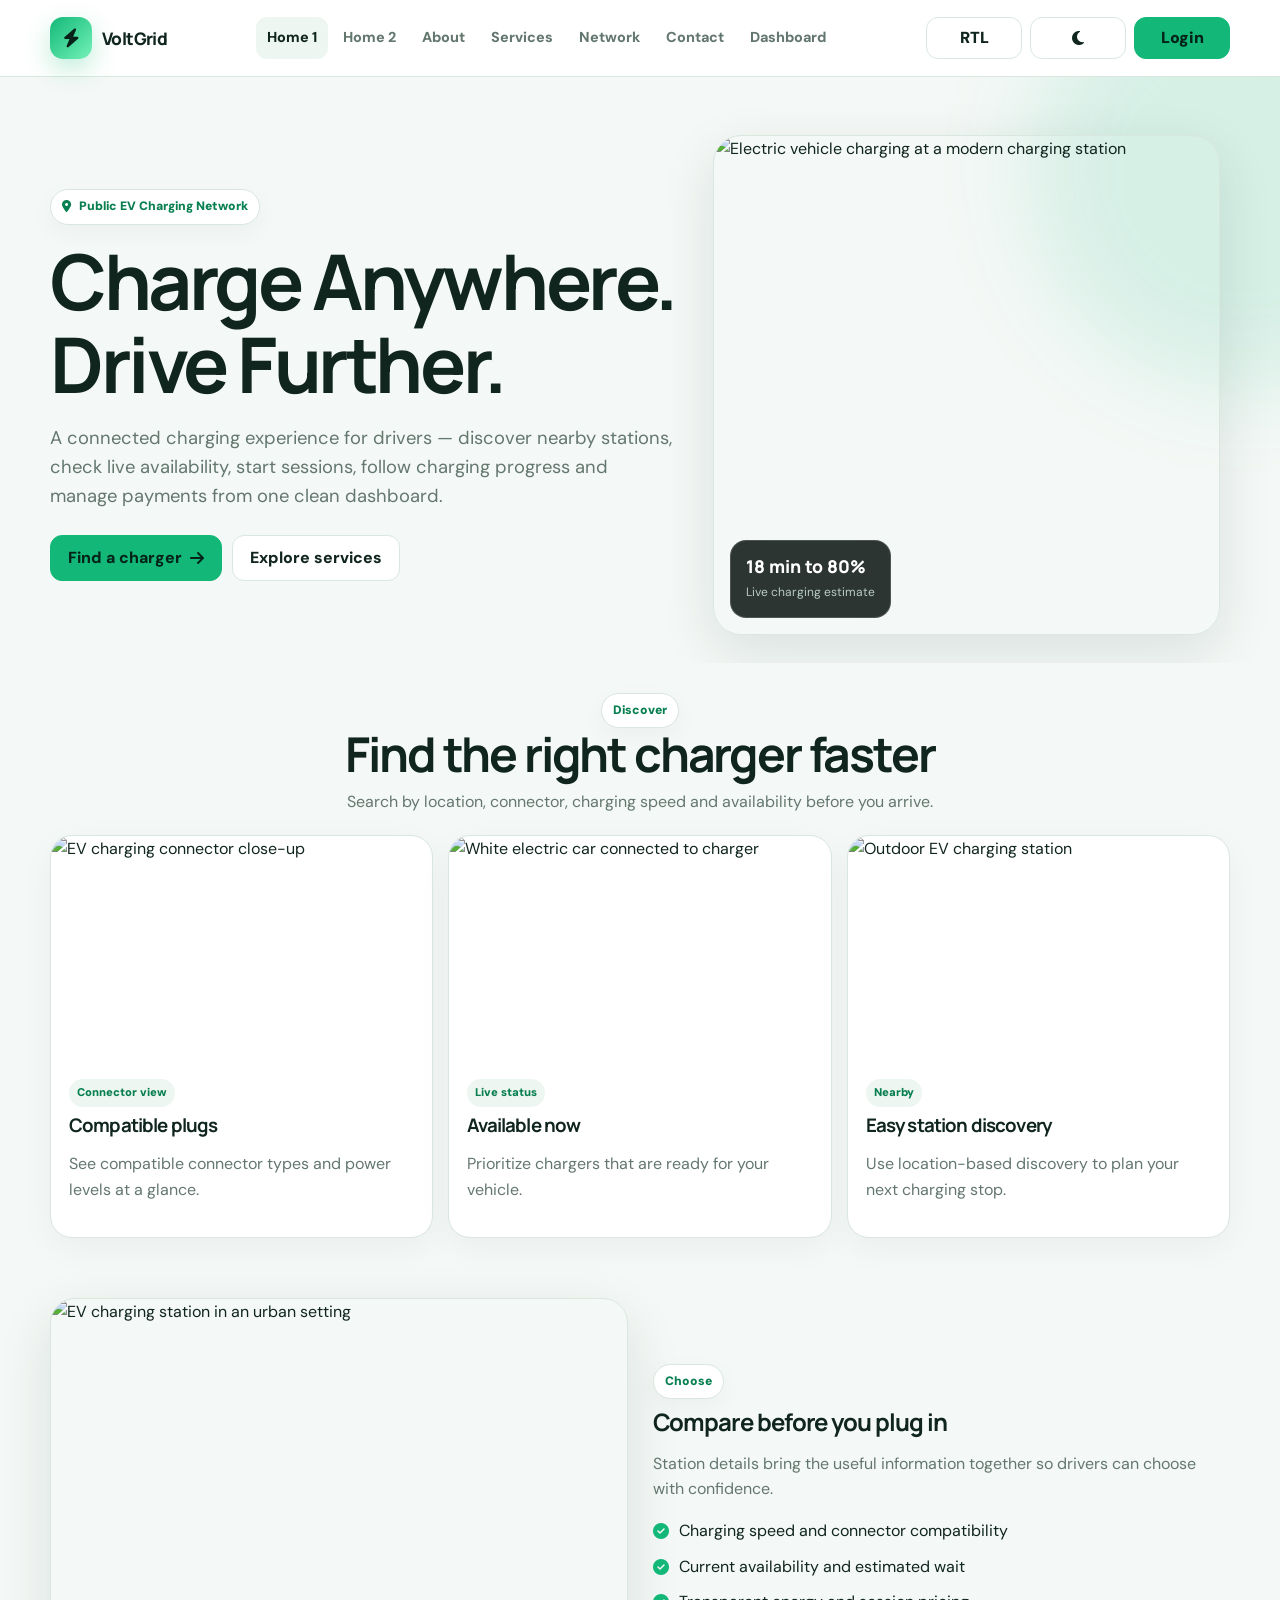
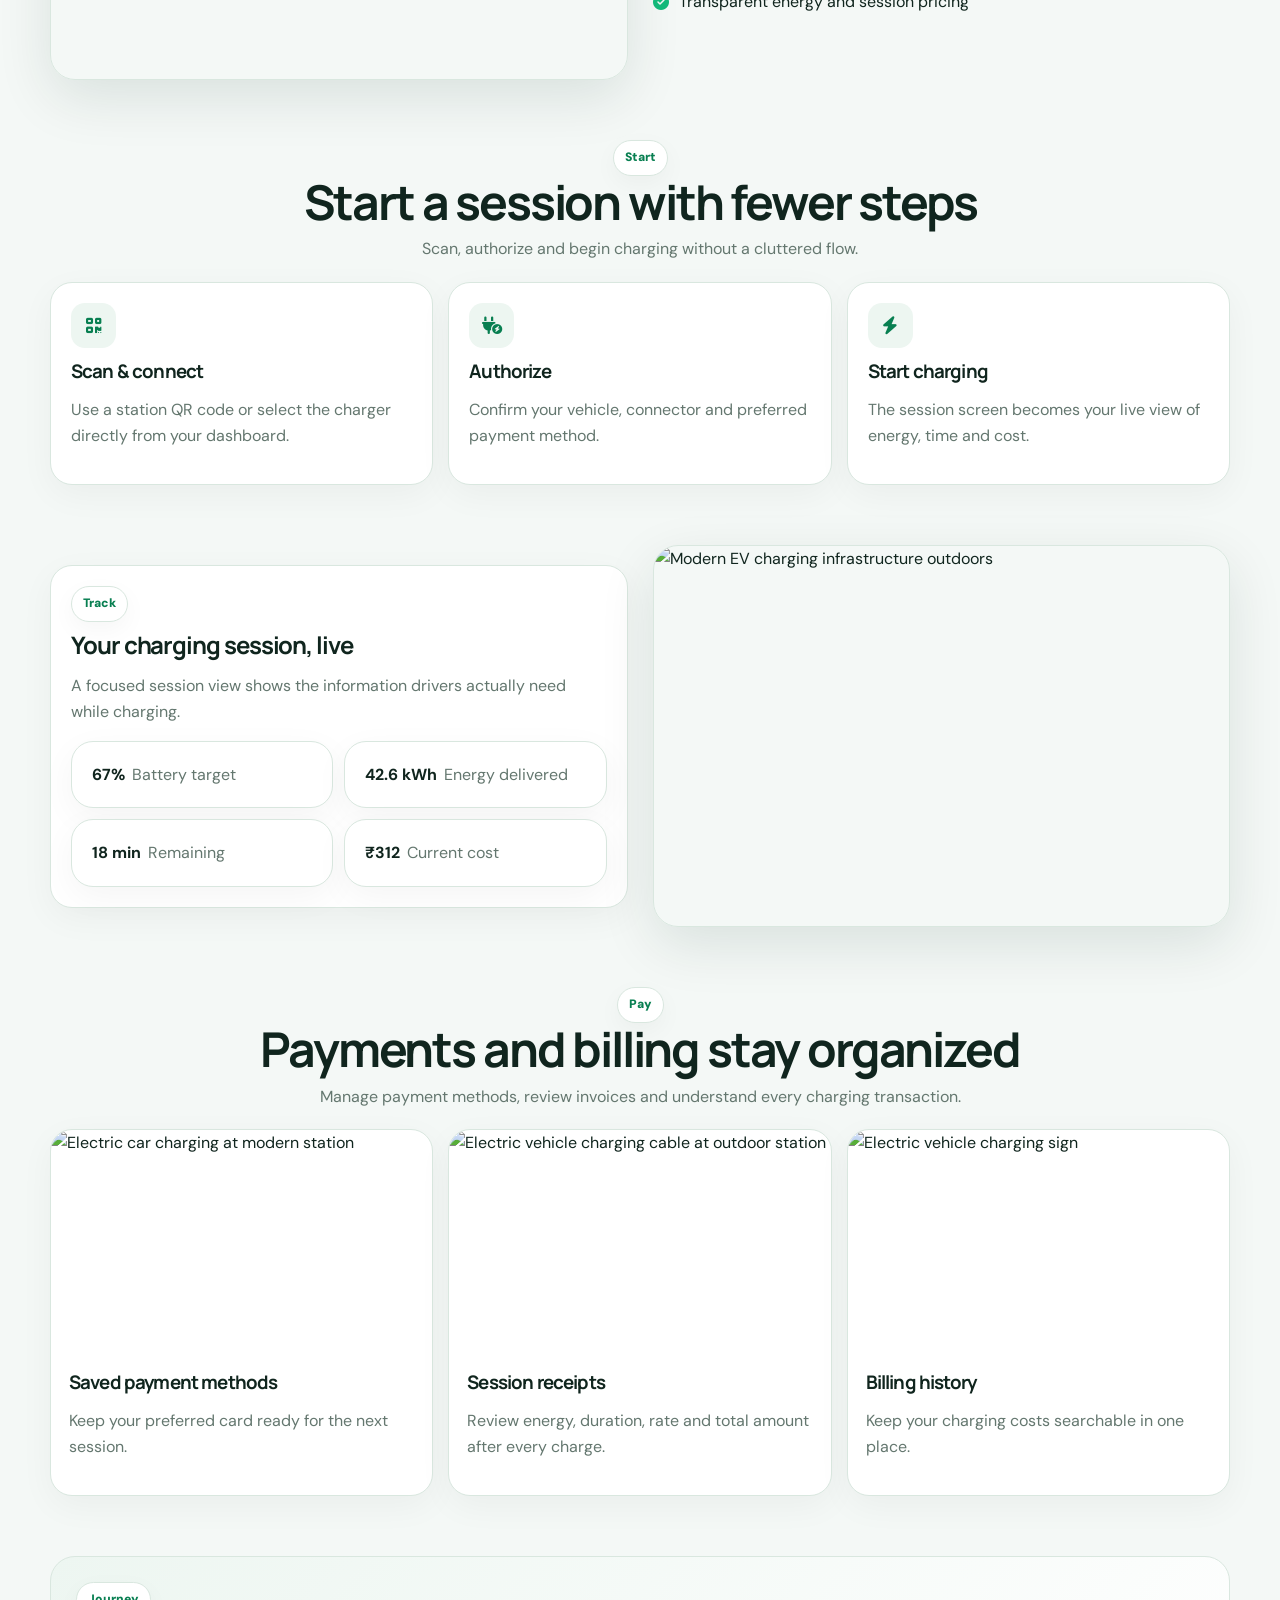
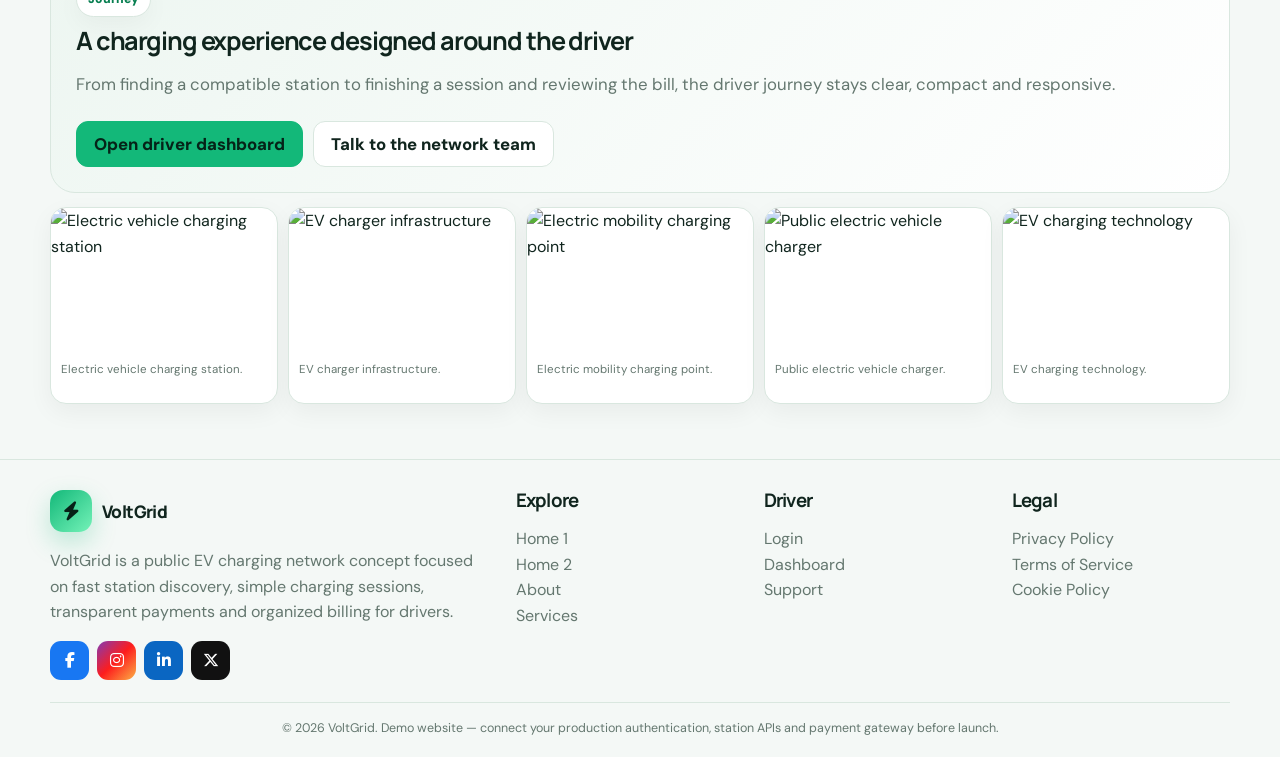
==== commit f23b89c8: "changes" ====
--- a/index.html
+++ b/index.html
@@ -33,8 +33,8 @@
             <a class="brand" href="index.html"><span class="logo"><i
                         class="fa-solid fa-bolt"></i></span><span>VoltGrid</span></a>
             <nav aria-label="Main navigation" class="nav-links">
-                <a href="index.html" class="active">Home 1</a><a href="home-2.html">Home 2</a><a href="about.html">About</a><a
-                    href="services.html">Services</a><a href="network.html">Network</a><a
+                <a href="index.html" class="active">Home 1</a><a href="home-2.html">Home 2</a><a
+                    href="about.html">About</a><a href="services.html">Services</a><a href="network.html">Network</a><a
                     href="contact.html">Contact</a><a href="dashboard.html">Dashboard</a>
             </nav>
             <div class="nav-actions"><button aria-label="Toggle RTL" class="nav-control" id="rtlBtn"
@@ -44,10 +44,10 @@
                     id="hambBtn" type="button"><i class="fa-solid fa-bars"></i></button></div>
         </div>
         <div class="mobile-menu" id="mobileMenu">
-            <a href="index.html" class="active">Home 1</a><a href="home-2.html">Home 2</a><a href="about.html">About</a><a
-                href="services.html">Services</a><a href="network.html">Network</a><a href="contact.html">Contact</a><a
-                href="dashboard.html">Dashboard</a><button class="nav-control" id="mobileRTL"
-                type="button">RTL</button><button class="nav-control" id="mobileTheme" type="button"><i
+            <a href="index.html" class="active">Home 1</a><a href="home-2.html">Home 2</a><a
+                href="about.html">About</a><a href="services.html">Services</a><a href="network.html">Network</a><a
+                href="contact.html">Contact</a><a href="dashboard.html">Dashboard</a><button class="nav-control"
+                id="mobileRTL" type="button">RTL</button><button class="nav-control" id="mobileTheme" type="button"><i
                     class="fa-solid fa-moon"></i> Theme</button><a class="nav-control login-nav login-menu-btn"
                 href="#login">Login</a>
         </div>
@@ -71,8 +71,7 @@
                     <div class="hero-art"><img alt="Electric vehicle charging at a modern charging station"
                             loading="lazy"
                             src="https://images.pexels.com/photos/34800677/pexels-photo-34800677.jpeg?auto=compress&amp;cs=tinysrgb&amp;w=3840" />
-                        <div class="image-note">Image shows an electric vehicle connected to a public fast-charging
-                            station.</div>
+
                         <div class="floating float"><strong>18 min to 80%</strong><span>Live charging estimate</span>
                         </div>
                     </div>
@@ -114,7 +113,7 @@
                 <div class="container split">
                     <div class="img-box reveal"><img alt="EV charging station in an urban setting" loading="lazy"
                             src="https://images.pexels.com/photos/37576194/pexels-photo-37576194.jpeg?auto=compress&amp;cs=tinysrgb&amp;w=3840" />
-                        <div class="image-note">Image shows ev charging station in an urban setting.</div>
+
                     </div>
                     <div class="reveal"><span class="eyebrow">Choose</span>
                         <h2 style="margin-top:10px">Compare before you plug in</h2>
@@ -161,7 +160,7 @@
                 <div class="container split reverse">
                     <div class="img-box reveal"><img alt="Modern EV charging infrastructure outdoors" loading="lazy"
                             src="https://images.pexels.com/photos/33661090/pexels-photo-33661090.jpeg?auto=compress&amp;cs=tinysrgb&amp;w=3840" />
-                        <div class="image-note">Image shows modern ev charging infrastructure outdoors.</div>
+
                     </div>
                     <div class="card reveal"><span class="eyebrow">Track</span>
                         <h2 style="margin-top:10px">Your charging session, live</h2>
@@ -1386,8 +1385,8 @@
             </div>
             <div>
                 <h3>Explore</h3>
-                <p><a href="#home1" class="active">Home 1</a><br /><a href="#home2">Home 2</a><br /><a href="#about">About</a><br /><a
-                        href="#services">Services</a></p>
+                <p><a href="#home1" class="active">Home 1</a><br /><a href="#home2">Home 2</a><br /><a
+                        href="#about">About</a><br /><a href="#services">Services</a></p>
             </div>
             <div>
                 <h3>Driver</h3>
@@ -1409,5 +1408,4 @@
     <script src="main.js"></script>
 </body>
 
-</html>
-
+</html>
--- a/style.css
+++ b/style.css
@@ -667,12 +667,15 @@
 .timeline-row {
     display: grid;
     grid-template-columns: 75px 1fr;
-    gap: 14px
+    gap: 14px;
+    align-items: center;
 }
 
 .timeline-year {
     font-weight: 900;
-    color: var(--brand2)
+    color: var(--brand2);
+    text-align: center;
+    font-size: 1.5rem;
 }
 
 .form-card {
@@ -1128,7 +1131,7 @@
 
 .footer-grid {
     display: grid;
-    grid-template-columns: 1.6fr .7fr .7fr;
+    grid-template-columns: 1.4fr .7fr .7fr .7fr;
     gap: 30px
 }
 
@@ -2856,4 +2859,66 @@
     padding: 3rem;
     border-radius: 20px;
     box-shadow: var(--shadow);
+}
+
+.auth-note a:hover,
+.checkrow a:hover {
+    text-decoration: underline;
+    opacity: 0.8;
+}
+
+/* Top to bottom button highlight on hover */
+.top-btn:hover {
+    background: var(--brand) !important;
+    color: #052118 !important;
+    transform: translateY(-5px) !important;
+    box-shadow: 0 10px 25px rgba(19, 184, 121, 0.4) !important;
+}
+
+/* Eye icon hover effect */
+.fa-eye:hover,
+.fa-eye-slash:hover {
+    color: var(--brand) !important;
+}
+
+/* Dashboard nav bar fixed and aligned on mobile/tab view */
+@media(max-width: 1000px) {
+    .dash-mobilebar {
+        position: sticky !important;
+        top: 0 !important;
+        z-index: 1000 !important;
+        background: var(--nav) !important;
+        backdrop-filter: blur(18px) !important;
+        border-bottom: 1px solid var(--line) !important;
+        display: flex !important;
+        align-items: center !important;
+        justify-content: space-between !important;
+        padding: 12px 16px !important;
+    }
+
+    .dash-mobile-title {
+        flex: 1 !important;
+        text-align: left !important;
+    }
+}
+
+/* 3rd card in grid-3 centering on tablet view without expanding */
+@media(max-width: 1000px) and (min-width: 641px) {
+    .grid-3>*:nth-child(3):last-child {
+        grid-column: 1 / -1 !important;
+        justify-self: center !important;
+        width: calc(50% - 15px) !important;
+    }
+}
+
+/* Ensure sidebar slides from the right */
+@media(max-width: 1000px) {
+    .dash-sidebar {
+        left: auto !important;
+        right: 0 !important;
+        transform: translateX(100%) !important;
+    }
+    .dash-sidebar.open {
+        transform: translateX(0) !important;
+    }
 }
